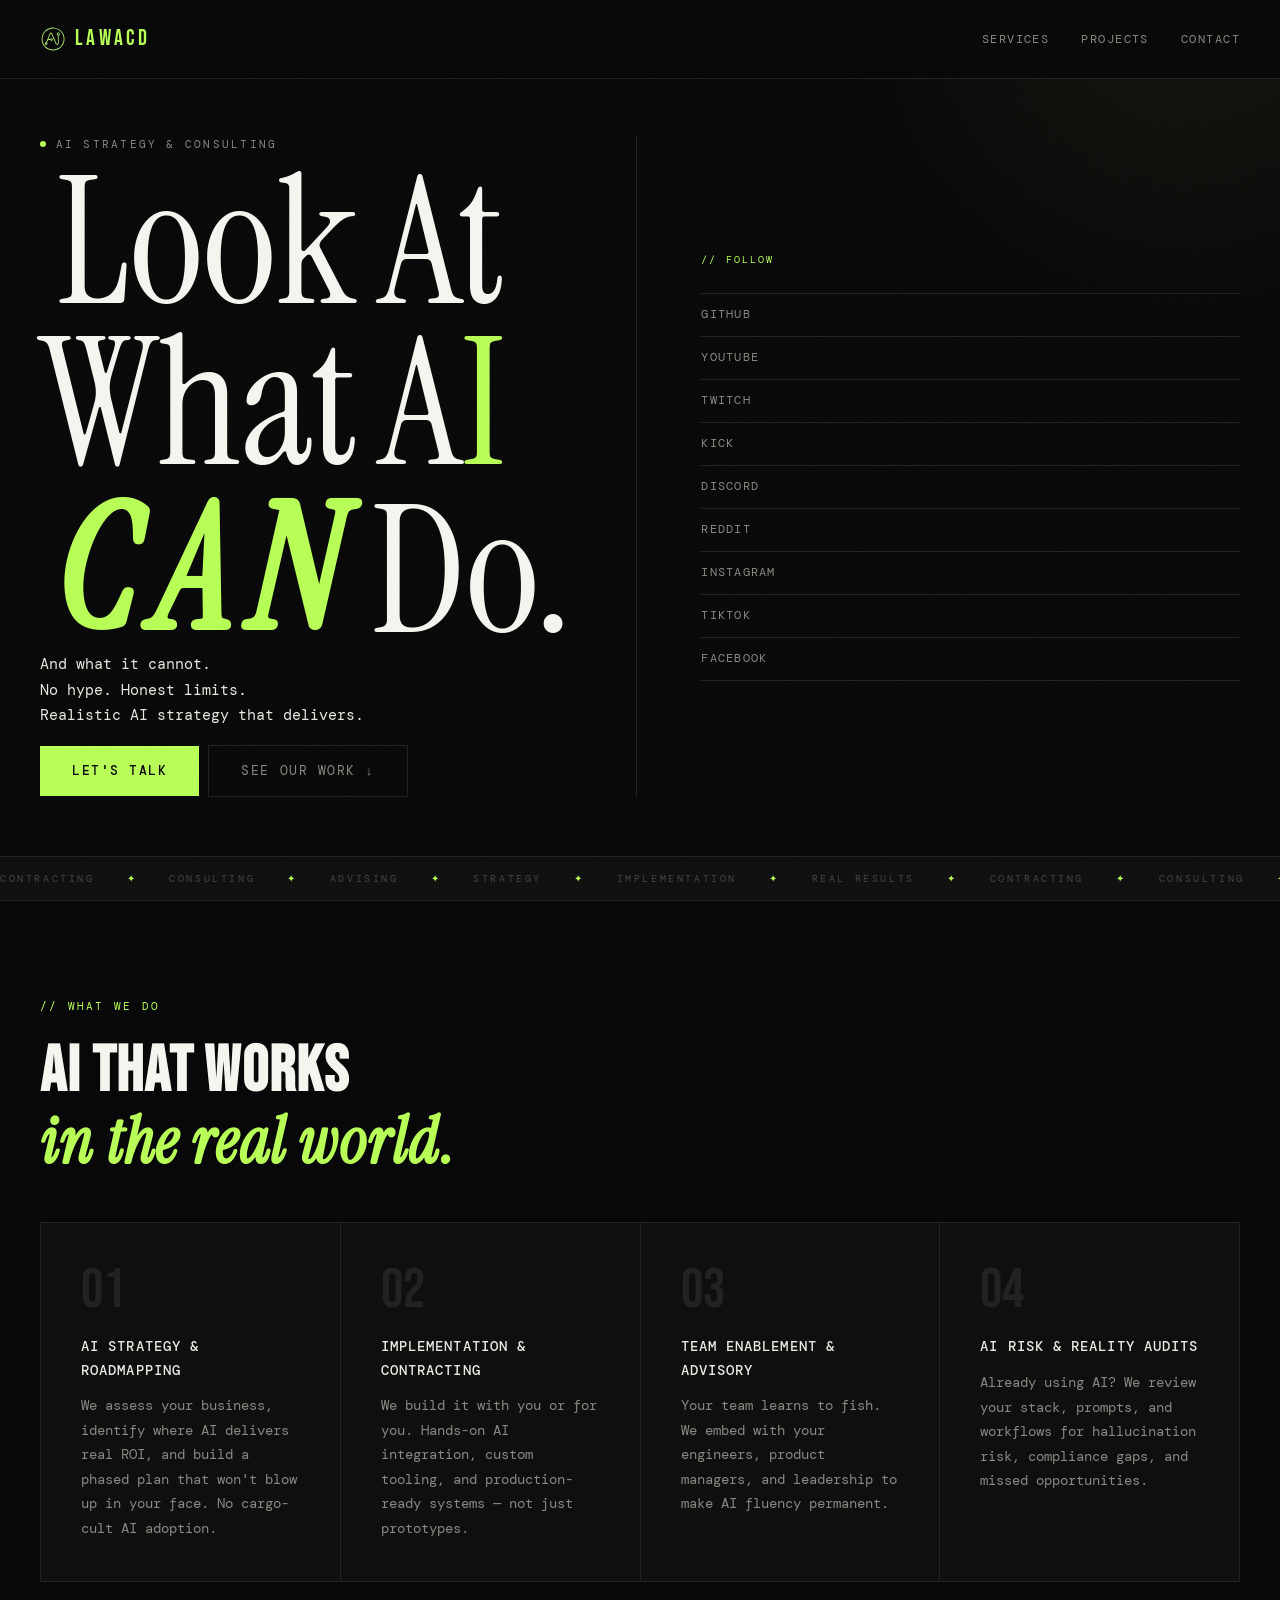
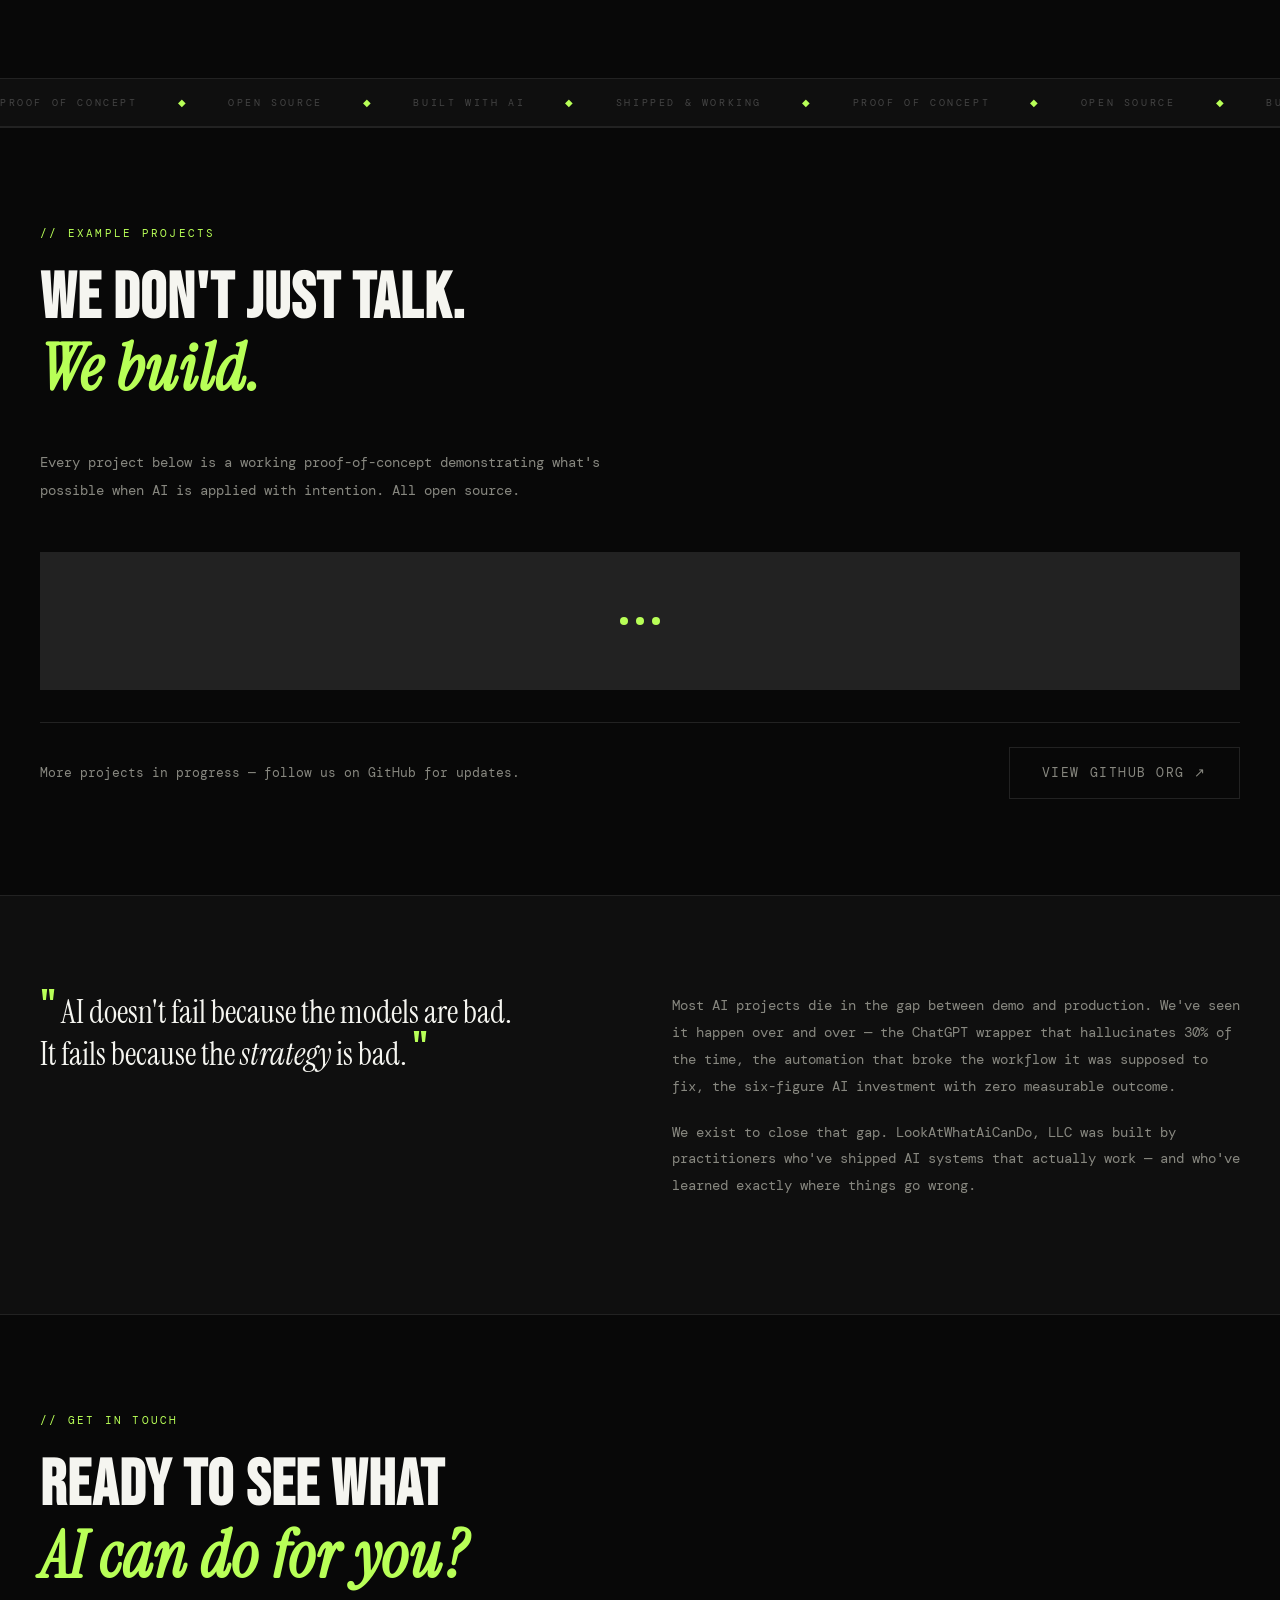
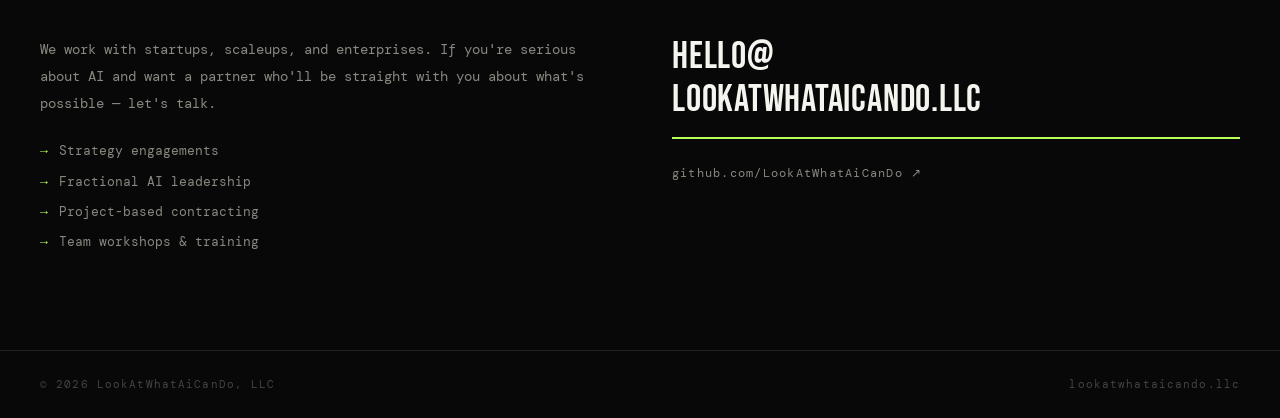
==== public/index.html @ cfc03578 "Overlay hero logo with absolute positioning and tweak hero subtitle copy Replace the previous inline" ====
<!DOCTYPE html>
<html lang="en">
<head>
  <meta charset="UTF-8" />
  <meta name="viewport" content="width=device-width, initial-scale=1.0" />
  <title>LookAtWhatAiCanDo — AI Consulting & Strategy</title>
  <meta name="description" content="We contract, consult, and advise on how to properly use AI to achieve realistic, successful results. No hype. Just outcomes." />
  <link rel="icon" type="image/svg+xml" href="/favicon.svg" />
  <link rel="preconnect" href="https://fonts.googleapis.com" />
  <link rel="preconnect" href="https://fonts.gstatic.com" crossorigin />
  <link href="https://fonts.googleapis.com/css2?family=Bebas+Neue&family=DM+Mono:ital,wght@0,300;0,400;0,500;1,300&family=Instrument+Serif:ital@0;1&display=swap" rel="stylesheet" />
  <link rel="stylesheet" href="css/style.css" />
</head>
<body>

  <!-- NOISE OVERLAY -->
  <div class="noise"></div>

  <!-- NAV -->
  <nav class="nav">
    <div class="nav-logo"><a href="."><img src="favicon.svg" class="nav-logo-img" alt="">LAWACD</a></div>
    <div class="nav-links">
      <a href="#services">Services</a>
      <a href="#projects">Projects</a>
      <a href="#contact">Contact</a>
    </div>
  </nav>

  <!-- HERO -->
  <section class="hero">
    <div class="hero-inner">
      <div class="hero-main">
        <div class="hero-eyebrow">
          <span class="dot"></span>
          <span>AI Strategy &amp; Consulting</span>
        </div>
        <div class="hero-title">
          <span class="grid-cell left row-1 line-normal">Look</span>
          <span class="grid-cell right row-1 line-normal">At</span>
          <span class="grid-cell left row-2 line-normal">What</span>
          <span class="grid-cell right row-2 ai-italic"><span class="ai-text"><span class="line-normal">A</span><span class="ai">I</span></span><img src="favicon.svg" class="hero-ai-img" alt="AI"></span>
          <span class="grid-cell left row-3 can-cell">
            <span class="can" aria-label="CAN">
              <span class="can-letter c">C</span>
              <span class="can-letter a">A</span>
              <span class="can-letter n">N</span>
            </span>
          </span>
          <span class="grid-cell right row-3 line-normal">Do.</span>
        </div>
        <p class="hero-sub">
          <span>And what it cannot.</span>
          <span>No hype. Honest limits.</span>
          <span>Realistic AI strategy that delivers.</span>
        </p>
        <div class="hero-cta">
          <a href="#contact" class="btn-primary">Let's Talk</a>
          <a href="#projects" class="btn-ghost">See Our Work ↓</a>
        </div>
      </div>

      <aside class="hero-social" aria-label="Social media links">
        <div class="hero-social-label">// Follow</div>
        <nav class="social-links">
          <a href="https://github.com/LookAtWhatAiCanDo" class="social-link" target="_blank" rel="noopener">
            <span class="social-name">GitHub</span><span class="social-arrow">↗</span>
          </a>
          <a href="https://youtube.com/@LookAtWhatAiCanDo" class="social-link" target="_blank" rel="noopener">
            <span class="social-name">YouTube</span><span class="social-arrow">↗</span>
          </a>
          <a href="https://twitch.tv/LookAtWhatAiCanDo" class="social-link" target="_blank" rel="noopener">
            <span class="social-name">Twitch</span><span class="social-arrow">↗</span>
          </a>
          <a href="https://kick.com/lookatwhataicando" class="social-link" target="_blank" rel="noopener">
            <span class="social-name">Kick</span><span class="social-arrow">↗</span>
          </a>
          <a href="https://discord.me/lookatwhataicando" class="social-link" target="_blank" rel="noopener">
            <span class="social-name">Discord</span><span class="social-arrow">↗</span>
          </a>
          <a href="https://reddit.com/r/LookAtWhatAiCanDo/" class="social-link" target="_blank" rel="noopener">
            <span class="social-name">Reddit</span><span class="social-arrow">↗</span>
          </a>
          <a href="https://instagram.com/lookatwhataicando/" class="social-link" target="_blank" rel="noopener">
            <span class="social-name">Instagram</span><span class="social-arrow">↗</span>
          </a>
          <a href="https://tiktok.com/@lookatwhataicando" class="social-link" target="_blank" rel="noopener">
            <span class="social-name">TikTok</span><span class="social-arrow">↗</span>
          </a>
          <a href="https://facebook.com/LookAtWhatAiCanDo" class="social-link" target="_blank" rel="noopener">
            <span class="social-name">Facebook</span><span class="social-arrow">↗</span>
          </a>
        </nav>
      </aside>
    </div>

    <div class="hero-ticker">
      <div class="ticker-inner">
        <span>CONTRACTING</span><span class="sep">✦</span>
        <span>CONSULTING</span><span class="sep">✦</span>
        <span>ADVISING</span><span class="sep">✦</span>
        <span>STRATEGY</span><span class="sep">✦</span>
        <span>IMPLEMENTATION</span><span class="sep">✦</span>
        <span>REAL RESULTS</span><span class="sep">✦</span>
        <span>CONTRACTING</span><span class="sep">✦</span>
        <span>CONSULTING</span><span class="sep">✦</span>
        <span>ADVISING</span><span class="sep">✦</span>
        <span>STRATEGY</span><span class="sep">✦</span>
        <span>IMPLEMENTATION</span><span class="sep">✦</span>
        <span>REAL RESULTS</span><span class="sep">✦</span>
      </div>
    </div>
  </section>

  <!-- SERVICES -->
  <section class="services" id="services">
    <div class="section-label">// What We Do</div>
    <h2 class="section-title">AI that works <em>in the real world.</em></h2>
    <div class="services-grid">

      <div class="service-card">
        <div class="service-num">01</div>
        <h3>AI Strategy &amp; Roadmapping</h3>
        <p>We assess your business, identify where AI delivers real ROI, and build a phased plan that won't blow up in your face. No cargo-cult AI adoption.</p>
      </div>

      <div class="service-card">
        <div class="service-num">02</div>
        <h3>Implementation &amp; Contracting</h3>
        <p>We build it with you or for you. Hands-on AI integration, custom tooling, and production-ready systems — not just prototypes.</p>
      </div>

      <div class="service-card">
        <div class="service-num">03</div>
        <h3>Team Enablement &amp; Advisory</h3>
        <p>Your team learns to fish. We embed with your engineers, product managers, and leadership to make AI fluency permanent.</p>
      </div>

      <div class="service-card">
        <div class="service-num">04</div>
        <h3>AI Risk &amp; Reality Audits</h3>
        <p>Already using AI? We review your stack, prompts, and workflows for hallucination risk, compliance gaps, and missed opportunities.</p>
      </div>

    </div>
  </section>

  <!-- DIVIDER -->
  <div class="divider-marquee">
    <div class="marquee-inner">
      <span>PROOF OF CONCEPT</span><span class="sep">◆</span>
      <span>OPEN SOURCE</span><span class="sep">◆</span>
      <span>BUILT WITH AI</span><span class="sep">◆</span>
      <span>SHIPPED &amp; WORKING</span><span class="sep">◆</span>
      <span>PROOF OF CONCEPT</span><span class="sep">◆</span>
      <span>OPEN SOURCE</span><span class="sep">◆</span>
      <span>BUILT WITH AI</span><span class="sep">◆</span>
      <span>SHIPPED &amp; WORKING</span><span class="sep">◆</span>
    </div>
  </div>

  <!-- PROJECTS -->
  <section class="projects" id="projects">
    <div class="section-label">// Example Projects</div>
    <h2 class="section-title">We don't just talk. <em>We build.</em></h2>
    <p class="projects-intro">
      Every project below is a working proof-of-concept demonstrating what's possible
      when AI is applied with intention. All open source.
      <span class="freshness" id="freshness"></span>
    </p>

    <div class="projects-grid" id="projects-grid">
      <!-- Populated by app.js from /data/projects.json -->
      <div class="project-loading">
        <span class="loading-dot"></span>
        <span class="loading-dot"></span>
        <span class="loading-dot"></span>
      </div>
    </div>

    <div class="projects-footer">
      <p>More projects in progress — follow us on GitHub for updates.</p>
      <a href="https://github.com/LookAtWhatAiCanDo" target="_blank" rel="noopener" class="btn-ghost">
        View GitHub Org ↗
      </a>
    </div>
  </section>

  <!-- PHILOSOPHY -->
  <section class="philosophy">
    <div class="philosophy-inner">
      <div class="philosophy-quote">
        <span class="big-quote">"</span>
        AI doesn't fail because the models are bad.<br/>
        It fails because the <em>strategy</em> is bad.
        <span class="big-quote">"</span>
      </div>
      <div class="philosophy-body">
        <p>Most AI projects die in the gap between demo and production. We've seen it happen over and over — the ChatGPT wrapper that hallucinates 30% of the time, the automation that broke the workflow it was supposed to fix, the six-figure AI investment with zero measurable outcome.</p>
        <p>We exist to close that gap. LookAtWhatAiCanDo, LLC was built by practitioners who've shipped AI systems that actually work — and who've learned exactly where things go wrong.</p>
      </div>
    </div>
  </section>

  <!-- CONTACT -->
  <section class="contact" id="contact">
    <div class="section-label">// Get In Touch</div>
    <h2 class="section-title">Ready to see what <em>AI can do for you?</em></h2>
    <div class="contact-inner">
      <div class="contact-left">
        <p>We work with startups, scaleups, and enterprises. If you're serious about AI and want a partner who'll be straight with you about what's possible — let's talk.</p>
        <ul class="contact-list">
          <li><span>→</span> Strategy engagements</li>
          <li><span>→</span> Fractional AI leadership</li>
          <li><span>→</span> Project-based contracting</li>
          <li><span>→</span> Team workshops &amp; training</li>
        </ul>
      </div>
      <div class="contact-right">
        <a href="mailto:hello@lookatwhataicando.llc" class="contact-email">
          <span class="email-line">hello@</span>
          <span class="email-line">lookatwhataicando.llc</span>
        </a>
        <a href="https://github.com/LookAtWhatAiCanDo" target="_blank" rel="noopener" class="contact-github">
          github.com/LookAtWhatAiCanDo ↗
        </a>
      </div>
    </div>
  </section>

  <!-- FOOTER -->
  <footer class="footer">
    <div class="footer-left">
      © 2026 LookAtWhatAiCanDo, LLC
    </div>
    <div class="footer-right">
      lookatwhataicando.llc
    </div>
  </footer>

  <script src="js/app.js"></script>
</body>
</html>
---- public/css/style.css ----
/* =============================================
   LOOKATWHATAICANDO — SITE STYLES
   Aesthetic: Terminal-editorial. Dark. Electric.
   ============================================= */

:root {
  --black: #080808;
  --dark: #0f0f0f;
  --card: #141414;
  --border: #222222;
  --muted: #444444;
  --text: #e8e8e0;
  --dim: #888880;
  --accent: #b8ff57;
  --accent-dim: #8fcc2f;
  --accent-glow: rgba(184, 255, 87, 0.15);
  --red: #ff4444;
  --white: #f5f5f0;

  --font-display: 'Bebas Neue', sans-serif;
  --font-serif: 'Instrument Serif', serif;
  --font-mono: 'DM Mono', monospace;
}

/* RESET */
*, *::before, *::after { box-sizing: border-box; margin: 0; padding: 0; }
html { scroll-behavior: smooth; }

body {
  background: var(--black);
  color: var(--text);
  font-family: var(--font-mono);
  font-size: 15px;
  line-height: 1.7;
  overflow-x: hidden;
}

a { color: inherit; text-decoration: none; }
em { font-style: italic; font-family: var(--font-serif); }

/* NOISE OVERLAY */
.noise {
  pointer-events: none;
  position: fixed;
  inset: 0;
  z-index: 999;
  opacity: 0.025;
  background-image: url("data:image/svg+xml,%3Csvg viewBox='0 0 256 256' xmlns='http://www.w3.org/2000/svg'%3E%3Cfilter id='noise'%3E%3CfeTurbulence type='fractalNoise' baseFrequency='0.9' numOctaves='4' stitchTiles='stitch'/%3E%3C/filter%3E%3Crect width='100%25' height='100%25' filter='url(%23noise)'/%3E%3C/svg%3E");
  background-size: 200px 200px;
}

/* =============================================
   NAV
   ============================================= */
.nav {
  position: fixed;
  top: 0; left: 0; right: 0;
  z-index: 100;
  display: flex;
  justify-content: space-between;
  align-items: center;
  padding: 1.25rem 2.5rem;
  border-bottom: 1px solid var(--border);
  background: rgba(8,8,8,0.92);
  backdrop-filter: blur(12px);
}

.nav-logo {
  font-family: var(--font-display);
  font-size: 1.4rem;
  letter-spacing: 0.15em;
  color: var(--accent);
}

.nav-logo a {
  display: flex;
  align-items: center;
  gap: 0.55rem;
}

.nav-logo-img {
  width: 26px;
  height: 26px;
  flex-shrink: 0;
}

.nav-links {
  display: flex;
  gap: 2rem;
  font-size: 0.75rem;
  letter-spacing: 0.12em;
  text-transform: uppercase;
}

.nav-links a {
  color: var(--dim);
  transition: color 0.2s;
}
.nav-links a:hover { color: var(--accent); }

/* =============================================
   HERO
   ============================================= */
.hero {
  min-height: 100vh;
  display: flex;
  flex-direction: column;
  justify-content: center;
  padding: 5.5rem 2.5rem 3.5rem;
  position: relative;
  overflow: hidden;
}

.hero::before {
  content: '';
  position: absolute;
  top: -40%;
  right: -20%;
  width: 700px;
  height: 700px;
  background: radial-gradient(circle, rgba(184,255,87,0.06) 0%, transparent 70%);
  pointer-events: none;
}

/* Two-column inner layout */
.hero-inner {
  display: flex;
  align-items: center;
  gap: 4rem;
  width: 100%;
}

.hero-main {
  flex: 0 0 auto;
}

/* SOCIAL PANEL */
.hero-social {
  flex: 1;
  display: flex;
  flex-direction: column;
  gap: 1.5rem;
  padding-left: 4rem;
  border-left: 1px solid var(--border);
  align-self: stretch;
  justify-content: center;
  animation: fadeUp 0.8s ease 0.4s both;
}

.hero-social-label {
  font-size: 0.65rem;
  letter-spacing: 0.2em;
  text-transform: uppercase;
  color: var(--accent);
  font-family: var(--font-mono);
}

.social-links {
  display: flex;
  flex-direction: column;
}

.social-link {
  display: flex;
  align-items: center;
  justify-content: space-between;
  padding: 0.65rem 0;
  border-bottom: 1px solid var(--border);
  color: var(--dim);
  font-family: var(--font-mono);
  font-size: 0.78rem;
  letter-spacing: 0.1em;
  text-transform: uppercase;
  transition: color 0.2s, padding-left 0.2s;
}

.social-link:first-child {
  border-top: 1px solid var(--border);
}

.social-link:hover {
  color: var(--accent);
  padding-left: 0.4rem;
}

.social-arrow {
  font-size: 0.7rem;
  opacity: 0;
  transition: opacity 0.2s;
}

.social-link:hover .social-arrow {
  opacity: 1;
}

.hero-eyebrow {
  display: flex;
  align-items: center;
  gap: 0.6rem;
  font-size: 0.7rem;
  letter-spacing: 0.2em;
  text-transform: uppercase;
  color: var(--dim);
  margin-bottom: 0.5rem;
  animation: fadeUp 0.8s ease both;
}

.dot {
  width: 6px;
  height: 6px;
  border-radius: 50%;
  background: var(--accent);
  animation: pulse 2s ease-in-out infinite;
}

@keyframes pulse {
  0%, 100% { opacity: 1; transform: scale(1); }
  50% { opacity: 0.5; transform: scale(0.8); }
}

.hero-title {
  display: grid;
  grid-template-columns: max-content max-content;
  column-gap: 0.12em;
  font-family: var(--font-display);
  font-size: clamp(5rem, 14vw, 13rem);
  line-height: 0.9;
  color: var(--white);
  width: fit-content;
}

.hero-title .grid-cell {
  display: block;
  animation: fadeUp 0.8s ease both;
}

.hero-title .left { text-align: right; }
.hero-title .right { text-align: left; }

/* Optical alignment: trim left side-bearing so "Do." aligns with At/AI. */
.hero-title .right.row-3 { margin-left: -0.04em; }

.hero-title .row-1 { animation-delay: 0.1s; }
.hero-title .row-2 { animation-delay: 0.2s; }
.hero-title .row-3 { animation-delay: 0.3s; }

/* Serif face for mixed-case fragments (Look, What, At, Do.) */
.hero-title .line-normal {
  font-family: var(--font-serif);
  text-transform: none;
  color: var(--white);
}

/* "I" in AI — blinks between white and accent at cursor blink rate */
@keyframes cursor-blink {
  0%, 49% { color: var(--white); }
  50%, 100% { color: var(--accent); }
}

.hero-title .ai {
  font-family: var(--font-serif);
  text-transform: none;
  color: var(--accent);
  animation: cursor-blink 1.06s step-start infinite;
}

/* "AI" cell — relative so the logo can be absolutely overlaid on the text */
.hero-title .ai-italic {
  position: relative;
}

/* .ai-text wraps "A"+"I" — sizes the cell, logo overlays on top */
.hero-title .ai-text {
  display: inline-flex;
  align-items: flex-end;
}

/* "A" overrides inherited accent from sibling context */
.hero-title .ai-italic .line-normal { color: var(--white); }

/* Both letters share baseline alignment */
.hero-title .ai-italic .line-normal,
.hero-title .ai-italic .ai {
  display: inline-flex;
  align-items: flex-end;
}

/* Logo image — absolutely overlaid on top of .ai-text, hidden by default */
.hero-title .right.row-2 { overflow: visible; }
.hero-ai-img {
  position: absolute;
  top: 0;
  left: 0;
  display: none;
  height: 100%;
  width: auto;
  translate: -0.12em 0;
}

/* Glitch: swap text → logo */
.ai-italic.glitching .ai-text {
  visibility: hidden;
}
.ai-italic.glitching .hero-ai-img {
  display: block;
  animation: hero-logo-glitch 0.42s steps(1) forwards;
}

@keyframes hero-logo-glitch {
  0%   { opacity: 0;    transform: translateX( 7px); clip-path: inset(0 0 0 0); }
  10%  { opacity: 1;    transform: translateX(-4px); clip-path: inset(0 0 0 0); }
  20%  { opacity: 0.75; transform: translateX( 3px); clip-path: inset(18% 0 42% 0); }
  30%  { opacity: 1;    transform: translateX( 0);   clip-path: inset(0 0 0 0); }
  42%  { opacity: 0.85; transform: translateX(-3px); clip-path: inset(0 0 0 0); }
  55%  { opacity: 1;    transform: translateX( 1px); clip-path: inset(33% 0 22% 0); }
  66%  { opacity: 1;    transform: translateX( 0);   clip-path: inset(0 0 0 0); }
  78%  { opacity: 0.9;  transform: translateX(-1px); clip-path: inset(0 0 0 0); }
  90%  { opacity: 0.55; transform: translateX( 3px); clip-path: inset(55% 0 10% 0); }
  100% { opacity: 0;    transform: translateX(-5px); clip-path: inset(0 0 0 0); }
}

/* "CAN" — italic serif with tracking */
.hero-title .can {
  color: var(--accent);
  transform: translateY(0.02em);
  font-family: var(--font-serif);
  font-size: 0.95em;
  font-style: italic;
  font-weight: 700;
  letter-spacing: 0.1em;
  display: inline-flex;
  align-items: flex-end;
  text-align: center;
}

.hero-title .can-letter.c { z-index: 3; }

.btn-primary {
  display: inline-block;
  padding: 0.9rem 2rem;
  background: var(--accent);
  color: var(--black);
  font-family: var(--font-mono);
  font-size: 0.8rem;
  font-weight: 500;
  letter-spacing: 0.12em;
  text-transform: uppercase;
  transition: background 0.2s, transform 0.2s;
}

.btn-primary:hover {
  background: var(--white);
  transform: translateY(-2px);
}

.btn-ghost {
  display: inline-block;
  padding: 0.9rem 2rem;
  border: 1px solid var(--border);
  color: var(--dim);
  font-family: var(--font-mono);
  font-size: 0.8rem;
  letter-spacing: 0.12em;
  text-transform: uppercase;
  transition: border-color 0.2s, color 0.2s;
}

.btn-ghost:hover {
  border-color: var(--accent);
  color: var(--accent);
}

.hero-sub {
  padding-bottom: 1rem;
}

.hero-sub span {
  display: block;
}

/* TICKER */
.hero-ticker {
  position: absolute;
  bottom: 0;
  left: 0;
  right: 0;
  overflow: hidden;
  border-top: 1px solid var(--border);
  padding: 0.8rem 0;
  background: var(--dark);
}

.ticker-inner {
  display: flex;
  gap: 2rem;
  white-space: nowrap;
  animation: ticker 30s linear infinite;
  font-size: 0.65rem;
  letter-spacing: 0.25em;
  color: var(--muted);
}

.ticker-inner .sep { color: var(--accent); }

@keyframes ticker {
  from { transform: translateX(0); }
  to { transform: translateX(-50%); }
}

/* =============================================
   SECTION SHARED
   ============================================= */
section {
  padding: 6rem 2.5rem;
  max-width: 1400px;
  margin: 0 auto;
}

.section-label {
  font-size: 0.7rem;
  letter-spacing: 0.2em;
  text-transform: uppercase;
  color: var(--accent);
  margin-bottom: 1.5rem;
  font-family: var(--font-mono);
}

.section-title {
  font-family: var(--font-display);
  font-size: clamp(2.5rem, 5vw, 5rem);
  line-height: 1;
  color: var(--white);
  margin-bottom: 3rem;
  letter-spacing: 0.02em;
}

.section-title em {
  color: var(--accent);
  display: block;
  margin-top: 0.4rem;
}

/* =============================================
   SERVICES
   ============================================= */
.services {
  border-top: 1px solid var(--border);
}

.services-grid {
  display: grid;
  grid-template-columns: repeat(auto-fit, minmax(280px, 1fr));
  gap: 1px;
  border: 1px solid var(--border);
  background: var(--border);
}

.service-card {
  background: var(--dark);
  padding: 2.5rem;
  transition: background 0.3s;
  position: relative;
  overflow: hidden;
}

.service-card::after {
  content: '';
  position: absolute;
  bottom: 0; left: 0;
  width: 0;
  height: 2px;
  background: var(--accent);
  transition: width 0.4s ease;
}

.service-card:hover { background: var(--card); }
.service-card:hover::after { width: 100%; }

.service-num {
  font-family: var(--font-display);
  font-size: 3.5rem;
  color: var(--border);
  line-height: 1;
  margin-bottom: 1rem;
  transition: color 0.3s;
}

.service-card:hover .service-num { color: var(--accent); }

.service-card h3 {
  font-family: var(--font-mono);
  font-size: 0.85rem;
  font-weight: 500;
  letter-spacing: 0.08em;
  text-transform: uppercase;
  color: var(--text);
  margin-bottom: 0.8rem;
}

.service-card p {
  font-size: 0.85rem;
  color: var(--dim);
  line-height: 1.8;
}

/* =============================================
   DIVIDER MARQUEE
   ============================================= */
.divider-marquee {
  border-top: 1px solid var(--border);
  border-bottom: 1px solid var(--border);
  overflow: hidden;
  padding: 0.9rem 0;
  background: var(--dark);
}

.marquee-inner {
  display: flex;
  gap: 2.5rem;
  white-space: nowrap;
  animation: ticker 20s linear infinite reverse;
  font-size: 0.65rem;
  letter-spacing: 0.25em;
  color: var(--muted);
}

.marquee-inner .sep { color: var(--accent); }

/* =============================================
   PROJECTS
   ============================================= */
.projects {
  border-top: 1px solid var(--border);
}

.projects-intro {
  font-size: 0.9rem;
  color: var(--dim);
  max-width: 600px;
  margin-bottom: 3rem;
  line-height: 1.9;
}

.freshness {
  display: block;
  margin-top: 0.5rem;
  font-size: 0.7rem;
  color: var(--accent);
  letter-spacing: 0.1em;
}

/* Loading */
.project-loading {
  grid-column: 1 / -1;
  display: flex;
  gap: 0.5rem;
  align-items: center;
  justify-content: center;
  padding: 4rem;
}

.loading-dot {
  width: 8px;
  height: 8px;
  border-radius: 50%;
  background: var(--accent);
  animation: loadBounce 1.2s ease-in-out infinite;
}
.loading-dot:nth-child(2) { animation-delay: 0.2s; }
.loading-dot:nth-child(3) { animation-delay: 0.4s; }

@keyframes loadBounce {
  0%, 80%, 100% { transform: scale(0.6); opacity: 0.4; }
  40% { transform: scale(1); opacity: 1; }
}

/* Projects Grid */
.projects-grid {
  display: grid;
  grid-template-columns: repeat(auto-fill, minmax(300px, 1fr));
  gap: 1px;
  background: var(--border);
  border: 1px solid var(--border);
  margin-bottom: 2rem;
}

.project-card {
  background: var(--dark);
  padding: 2rem;
  display: flex;
  flex-direction: column;
  gap: 1rem;
  transition: background 0.3s;
  text-decoration: none;
  color: inherit;
  position: relative;
  overflow: hidden;
}

.project-card:hover { background: var(--card); }

.project-card::before {
  content: '↗';
  position: absolute;
  top: 1.5rem;
  right: 1.5rem;
  font-size: 1rem;
  color: var(--muted);
  transition: color 0.2s, transform 0.2s;
}

.project-card:hover::before {
  color: var(--accent);
  transform: translate(2px, -2px);
}

.project-name {
  font-family: var(--font-mono);
  font-size: 1.1rem;
  letter-spacing: 0.02em;
  color: var(--white);
  line-height: 1;
}

.project-desc {
  font-size: 0.82rem;
  color: var(--dim);
  line-height: 1.75;
  flex: 1;
}

.project-meta {
  display: flex;
  gap: 1rem;
  align-items: center;
  flex-wrap: wrap;
}

.project-lang {
  font-size: 0.65rem;
  letter-spacing: 0.15em;
  text-transform: uppercase;
  color: var(--accent);
  background: var(--accent-glow);
  padding: 0.2rem 0.6rem;
  border: 1px solid rgba(184,255,87,0.2);
}

.project-stat {
  font-size: 0.7rem;
  color: var(--muted);
  display: flex;
  align-items: center;
  gap: 0.3rem;
}

.project-updated {
  font-size: 0.65rem;
  color: var(--muted);
  margin-left: auto;
}

.projects-footer {
  display: flex;
  align-items: center;
  justify-content: space-between;
  flex-wrap: wrap;
  gap: 1rem;
  padding-top: 1.5rem;
  border-top: 1px solid var(--border);
}

.projects-footer p {
  font-size: 0.8rem;
  color: var(--dim);
}

/* =============================================
   PHILOSOPHY
   ============================================= */
.philosophy {
  border-top: 1px solid var(--border);
  background: var(--dark);
  max-width: 100%;
  padding: 6rem 2.5rem;
}

.philosophy-inner {
  max-width: 1400px;
  margin: 0 auto;
  display: grid;
  grid-template-columns: 1fr 1fr;
  gap: 4rem;
  align-items: start;
}

.philosophy-quote {
  font-family: var(--font-serif);
  font-size: clamp(1.8rem, 2.5vw, 3rem);
  line-height: 1.3;
  color: var(--white);
  position: relative;
}

.big-quote {
  font-family: var(--font-display);
  font-size: 3rem;
  line-height: 0.6;
  color: var(--accent);
  margin-bottom: 0.5rem;
}

.philosophy-body p {
  font-size: 0.88rem;
  color: var(--dim);
  line-height: 1.9;
  margin-bottom: 1.2rem;
}

/* =============================================
   CONTACT
   ============================================= */
.contact {
  border-top: 1px solid var(--border);
}

.contact-inner {
  display: grid;
  grid-template-columns: 1fr 1fr;
  gap: 4rem;
  align-items: start;
}

.contact-left p {
  font-size: 0.9rem;
  color: var(--dim);
  line-height: 1.85;
  margin-bottom: 1.5rem;
}

.contact-list {
  list-style: none;
  display: flex;
  flex-direction: column;
  gap: 0.5rem;
}

.contact-list li {
  font-size: 0.82rem;
  color: var(--dim);
  display: flex;
  gap: 0.7rem;
}

.contact-list li span { color: var(--accent); }

.contact-right {
  display: flex;
  flex-direction: column;
  gap: 1.5rem;
}

.contact-email {
  font-family: var(--font-display);
  font-size: clamp(1.5rem, 3vw, 2.8rem);
  color: var(--white);
  line-height: 1.1;
  letter-spacing: 0.02em;
  border-bottom: 2px solid var(--accent);
  padding-bottom: 1rem;
  transition: color 0.2s;
}

.contact-email .email-line { display: block; }

.contact-email:hover { color: var(--accent); }

.contact-github {
  font-size: 0.78rem;
  color: var(--dim);
  letter-spacing: 0.1em;
  transition: color 0.2s;
}

.contact-github:hover { color: var(--accent); }

/* =============================================
   FOOTER
   ============================================= */
.footer {
  border-top: 1px solid var(--border);
  padding: 1.5rem 2.5rem;
  display: flex;
  justify-content: space-between;
  align-items: center;
  font-size: 0.7rem;
  letter-spacing: 0.1em;
  color: var(--muted);
}

/* =============================================
   ANIMATIONS
   ============================================= */
@keyframes fadeUp {
  from { opacity: 0; transform: translateY(24px); }
  to { opacity: 1; transform: translateY(0); }
}

/* =============================================
   RESPONSIVE
   ============================================= */
@media (max-width: 768px) {
  .nav {
    padding: 1rem 1.5rem;
    flex-wrap: wrap;
    gap: 0.75rem;
  }

  .nav-links {
    display: flex;
    width: 100%;
    justify-content: space-between;
    gap: 0.5rem;
    font-size: 0.68rem;
    letter-spacing: 0.1em;
  }

  .nav-links a {
    flex: 1;
    text-align: center;
    padding: 0.45rem 0.35rem;
    border: 1px solid var(--border);
    color: var(--text);
    background: rgba(20, 20, 20, 0.72);
    white-space: nowrap;
  }

  .hero { padding: 7.5rem 1.5rem 3.5rem; }

  .hero-inner {
    flex-direction: column;
    gap: 2.5rem;
  }

  .hero-social {
    padding-left: 0;
    border-left: none;
    border-top: 1px solid var(--border);
    padding-top: 2rem;
    align-self: auto;
    width: 100%;
  }

  .social-links {
    display: grid;
    grid-template-columns: 1fr 1fr;
  }

  .social-link:first-child {
    border-top: none;
  }

  section { padding: 4rem 1.5rem; }

  .philosophy-inner,
  .contact-inner {
    grid-template-columns: 1fr;
    gap: 2.5rem;
  }

  .philosophy {
    padding: 4rem 1.5rem;
  }

  .footer {
    flex-direction: column;
    gap: 0.5rem;
    text-align: center;
  }

  .projects-footer {
    flex-direction: column;
    align-items: flex-start;
  }
}
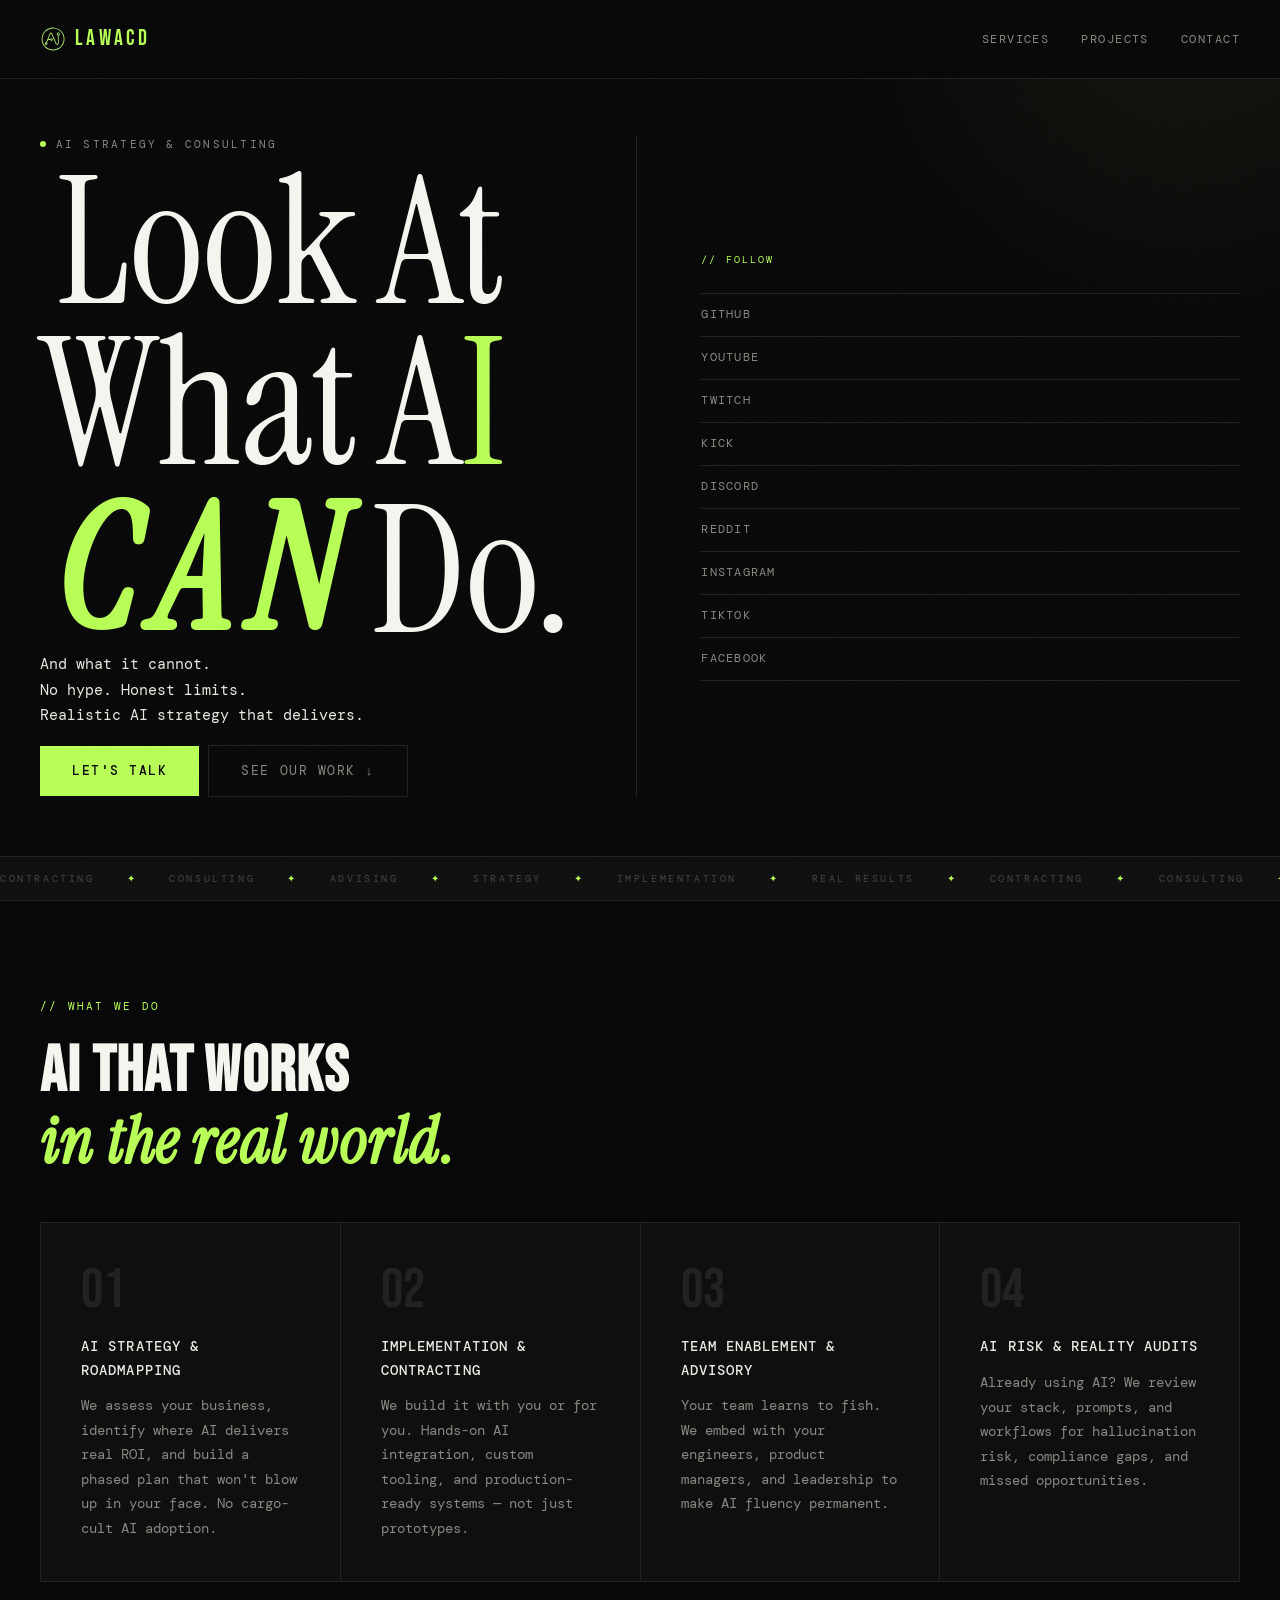
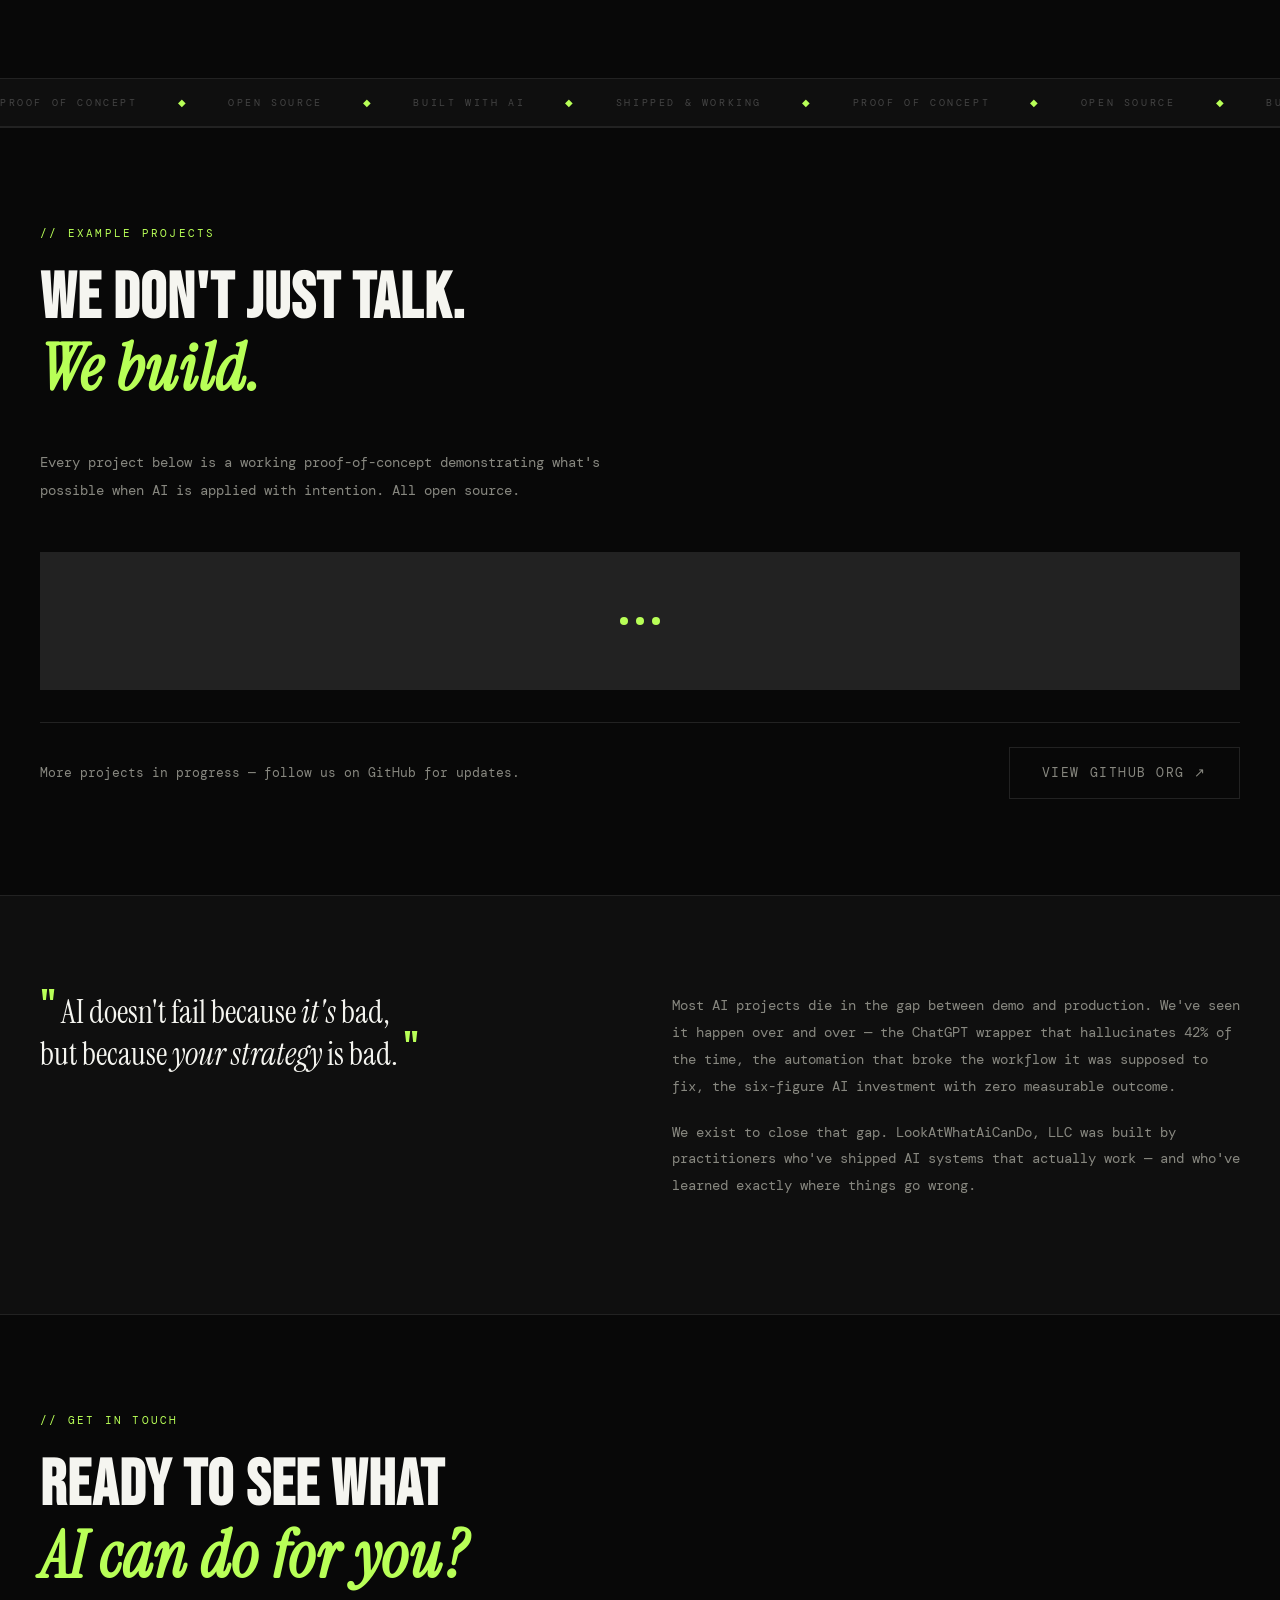
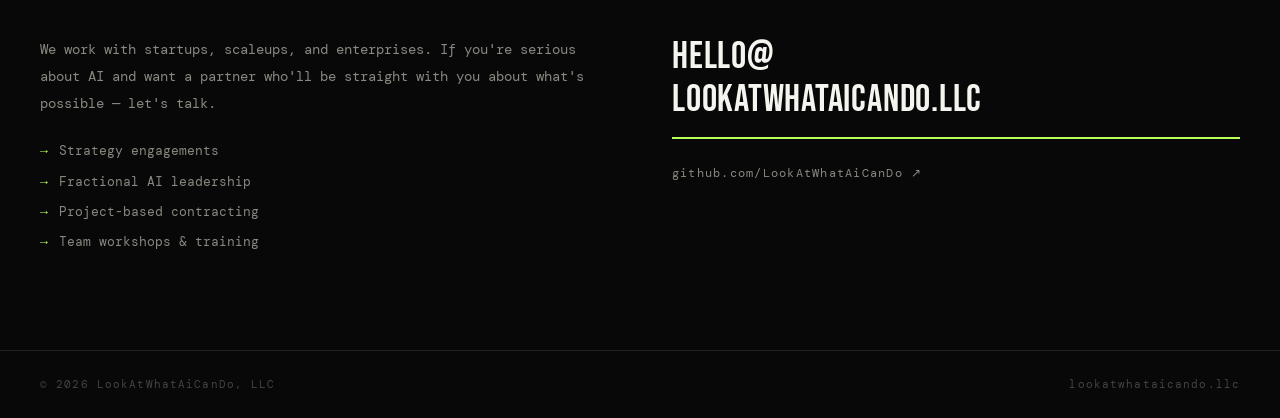
==== commit e24f59d4: "Update homepage AI philosophy copy and adjust hallucination statistic Rewords the philosophy quote t" ====
--- a/public/index.html
+++ b/public/index.html
@@ -190,12 +190,12 @@
     <div class="philosophy-inner">
       <div class="philosophy-quote">
         <span class="big-quote">"</span>
-        AI doesn't fail because the models are bad.<br/>
-        It fails because the <em>strategy</em> is bad.
+        AI doesn't fail because <em>it's</em> bad,<br/>
+        but because <em>your strategy</em> is bad.
         <span class="big-quote">"</span>
       </div>
       <div class="philosophy-body">
-        <p>Most AI projects die in the gap between demo and production. We've seen it happen over and over — the ChatGPT wrapper that hallucinates 30% of the time, the automation that broke the workflow it was supposed to fix, the six-figure AI investment with zero measurable outcome.</p>
+        <p>Most AI projects die in the gap between demo and production. We've seen it happen over and over — the ChatGPT wrapper that hallucinates 42% of the time, the automation that broke the workflow it was supposed to fix, the six-figure AI investment with zero measurable outcome.</p>
         <p>We exist to close that gap. LookAtWhatAiCanDo, LLC was built by practitioners who've shipped AI systems that actually work — and who've learned exactly where things go wrong.</p>
       </div>
     </div>
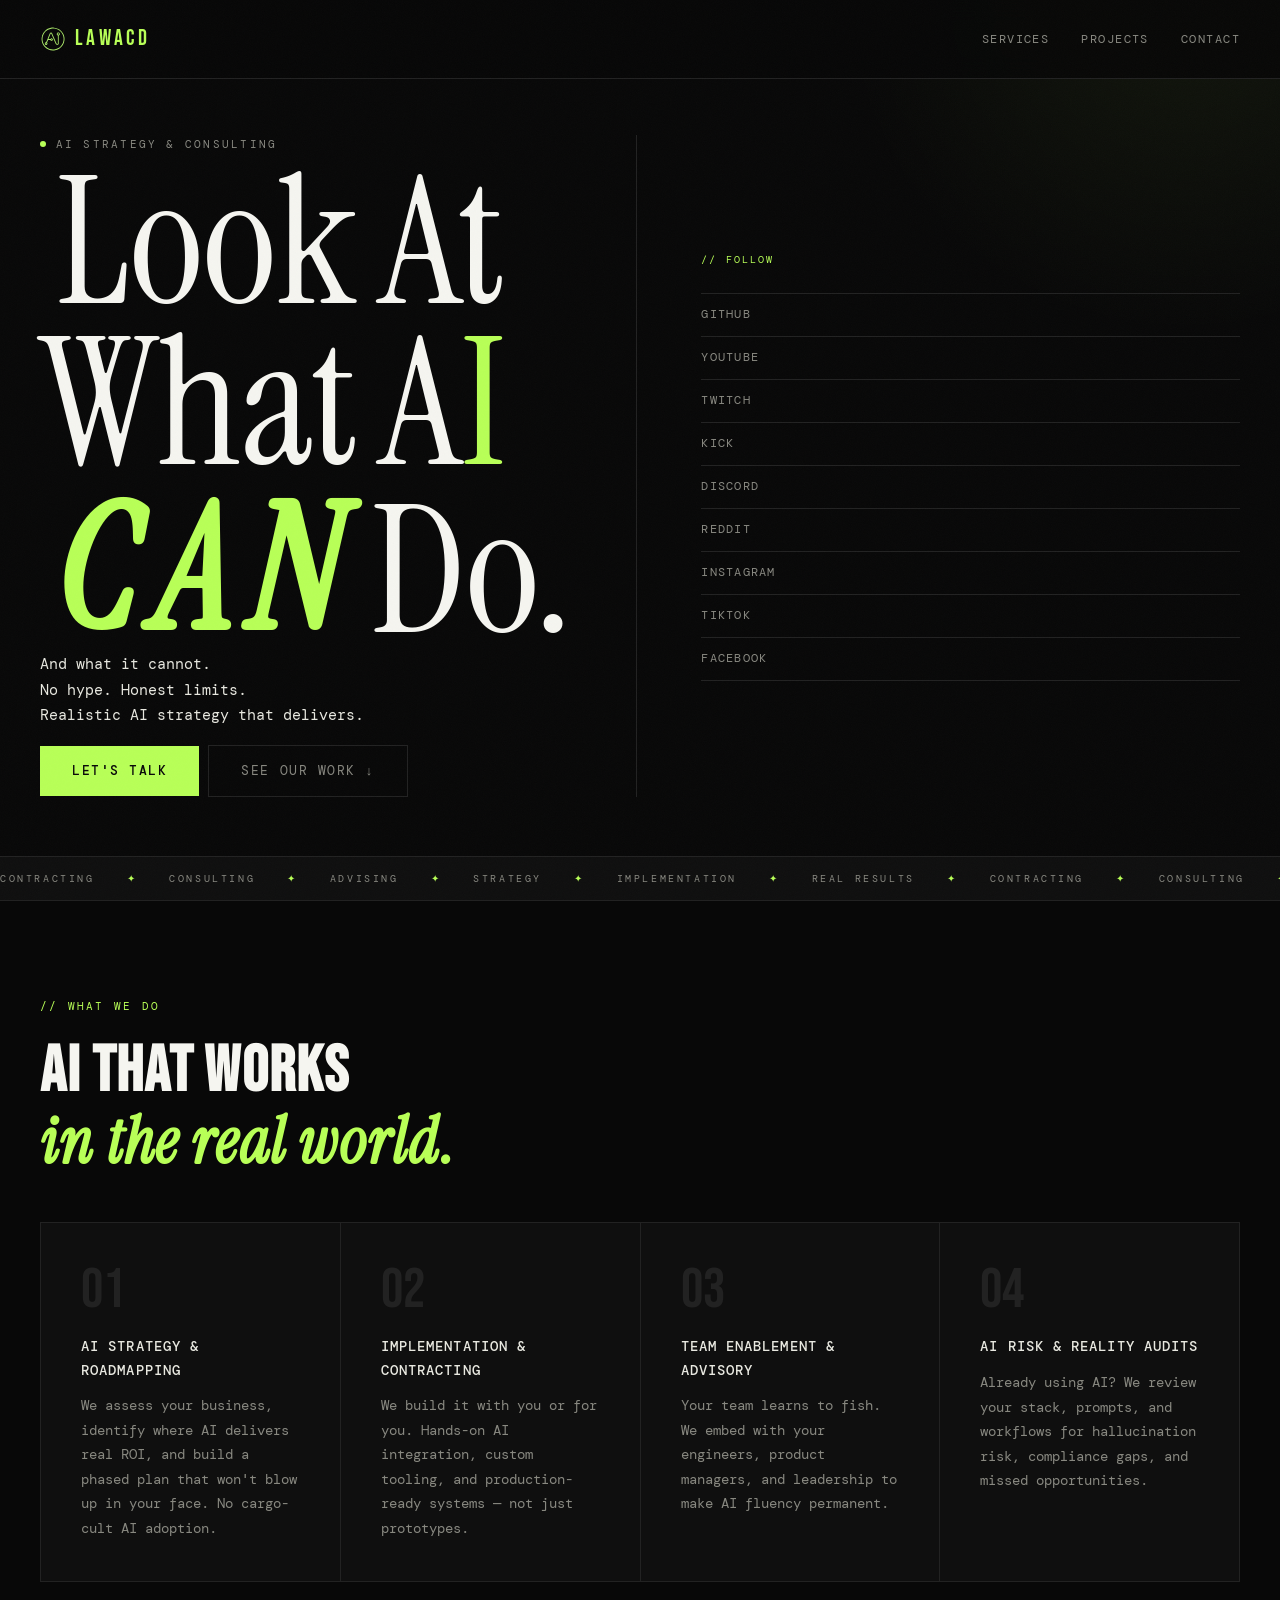
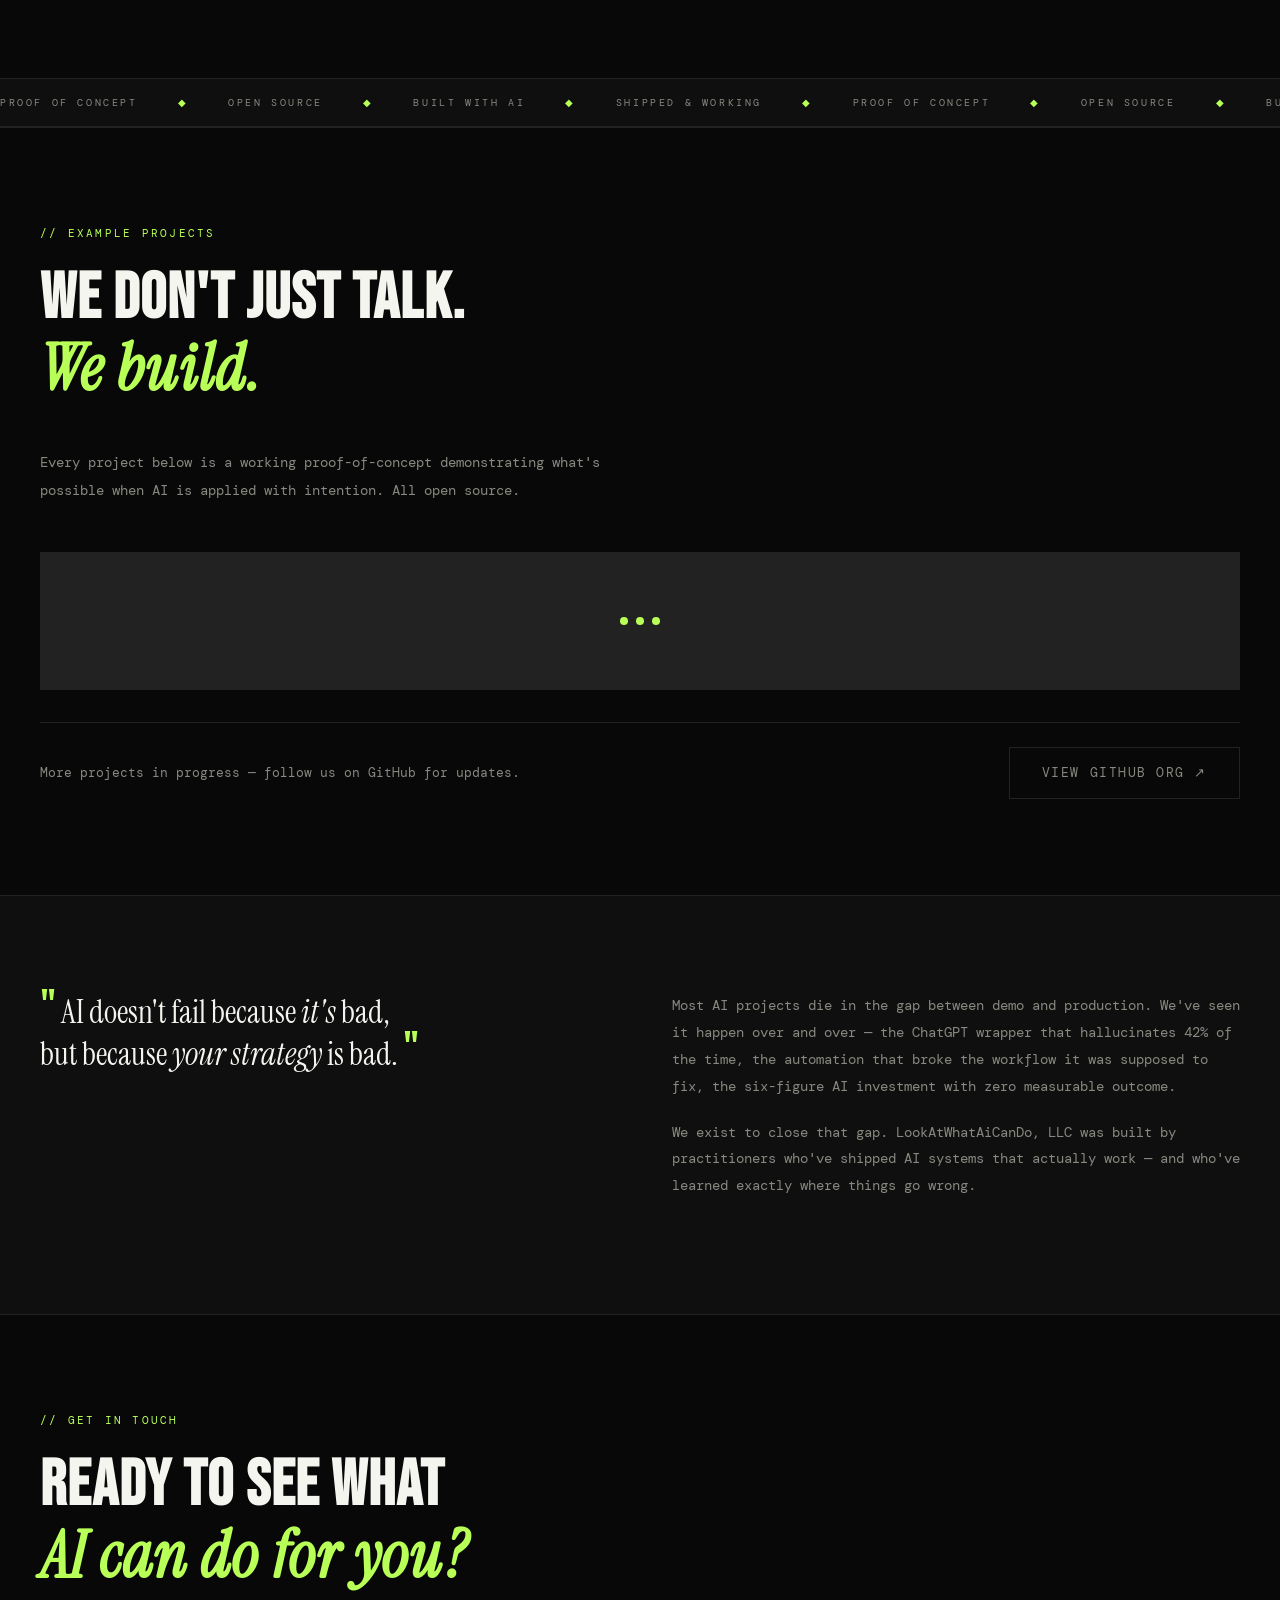
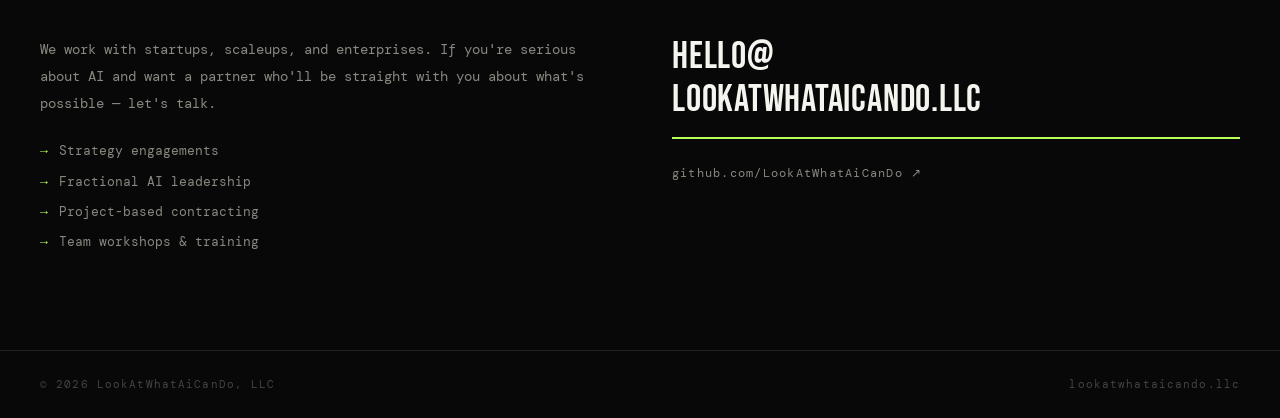
==== commit 9416de1c: "Add Google Analytics 4 tracking with custom events - Added GA4 gtag.js script (G-QNSWDZWZ74) to inde" ====
--- a/public/index.html
+++ b/public/index.html
@@ -10,6 +10,16 @@
   <link rel="preconnect" href="https://fonts.gstatic.com" crossorigin />
   <link href="https://fonts.googleapis.com/css2?family=Bebas+Neue&family=DM+Mono:ital,wght@0,300;0,400;0,500;1,300&family=Instrument+Serif:ital@0;1&display=swap" rel="stylesheet" />
   <link rel="stylesheet" href="css/style.css" />
+
+  <!-- Google tag (gtag.js) -->
+  <script async src="https://www.googletagmanager.com/gtag/js?id=G-QNSWDZWZ74"></script>
+  <script>
+    window.dataLayer = window.dataLayer || [];
+    function gtag(){dataLayer.push(arguments);}
+    gtag('js', new Date());
+
+    gtag('config', 'G-QNSWDZWZ74');
+  </script>
 </head>
 <body>
 
--- a/public/css/style.css
+++ b/public/css/style.css
@@ -397,7 +397,7 @@
   animation: ticker 30s linear infinite;
   font-size: 0.65rem;
   letter-spacing: 0.25em;
-  color: var(--muted);
+  color: var(--dim);
 }
 
 .ticker-inner .sep { color: var(--accent); }
@@ -521,7 +521,7 @@
   animation: ticker 20s linear infinite reverse;
   font-size: 0.65rem;
   letter-spacing: 0.25em;
-  color: var(--muted);
+  color: var(--dim);
 }
 
 .marquee-inner .sep { color: var(--accent); }
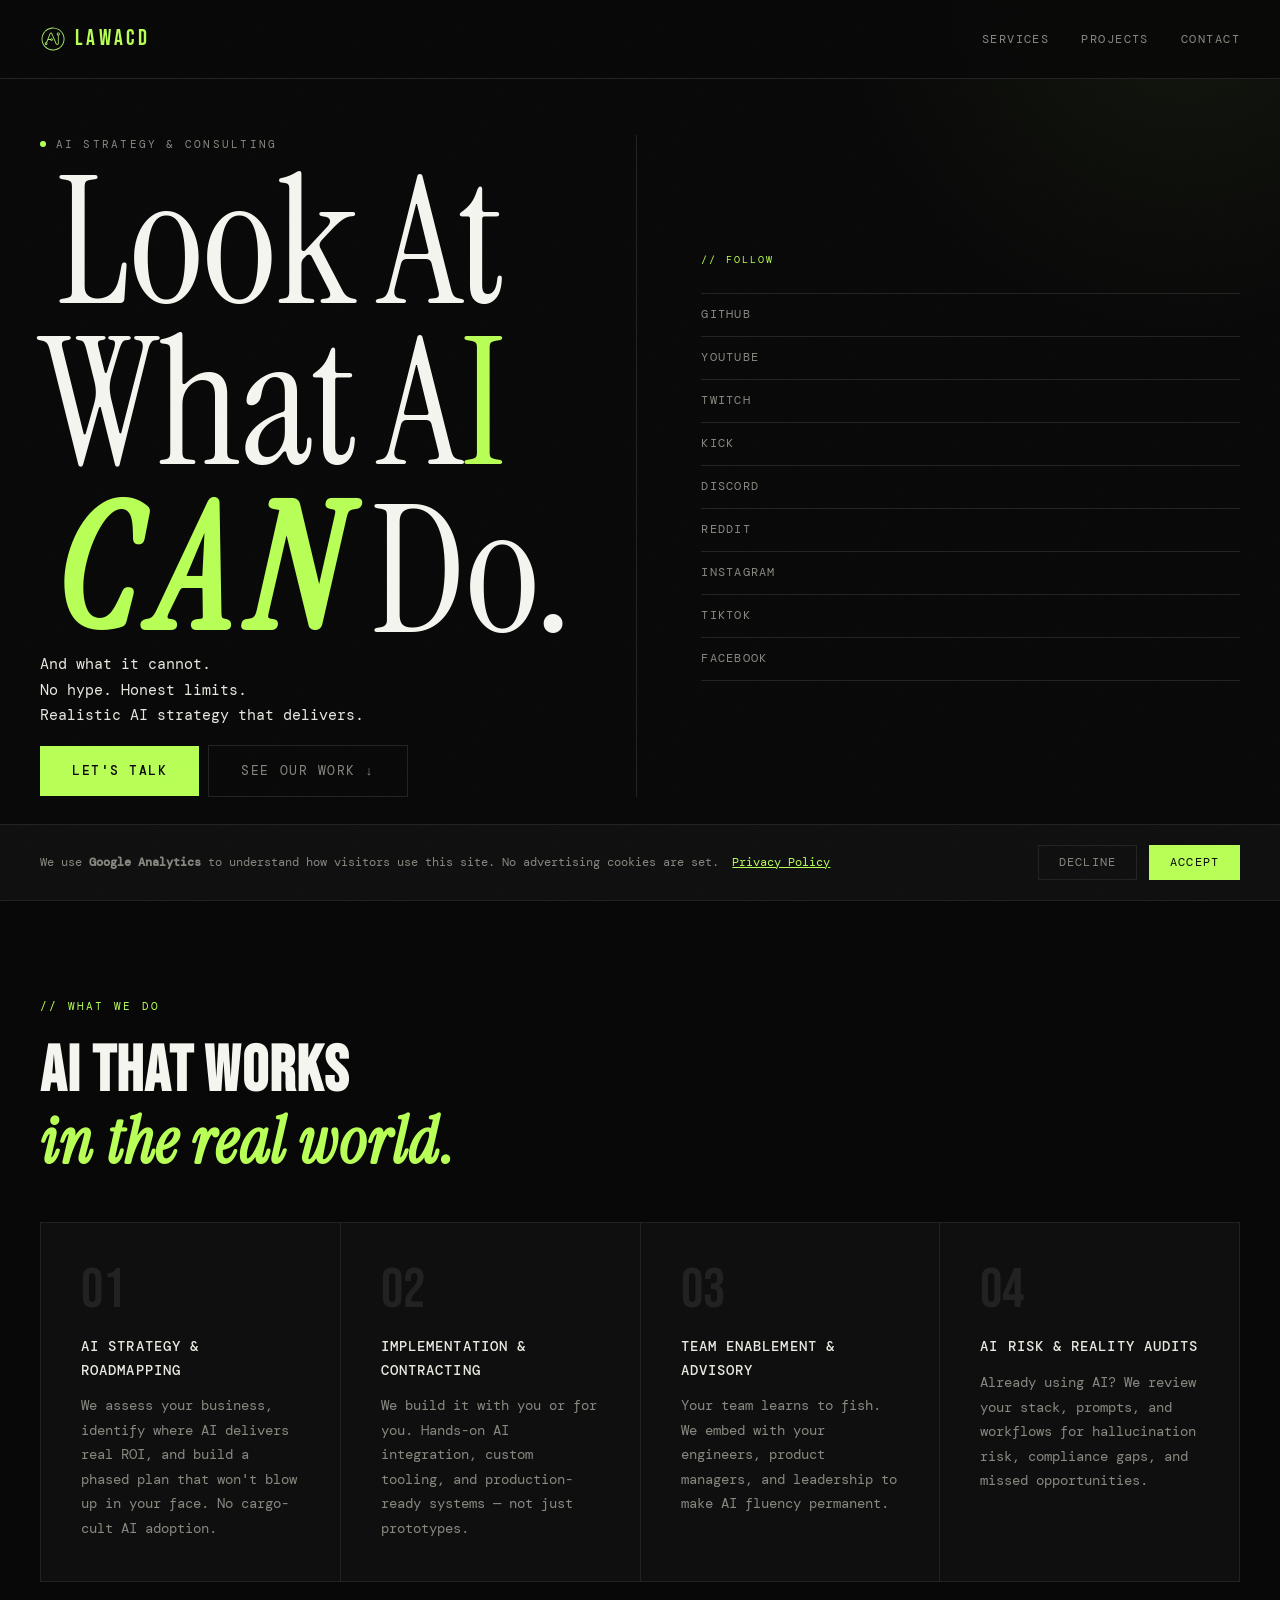
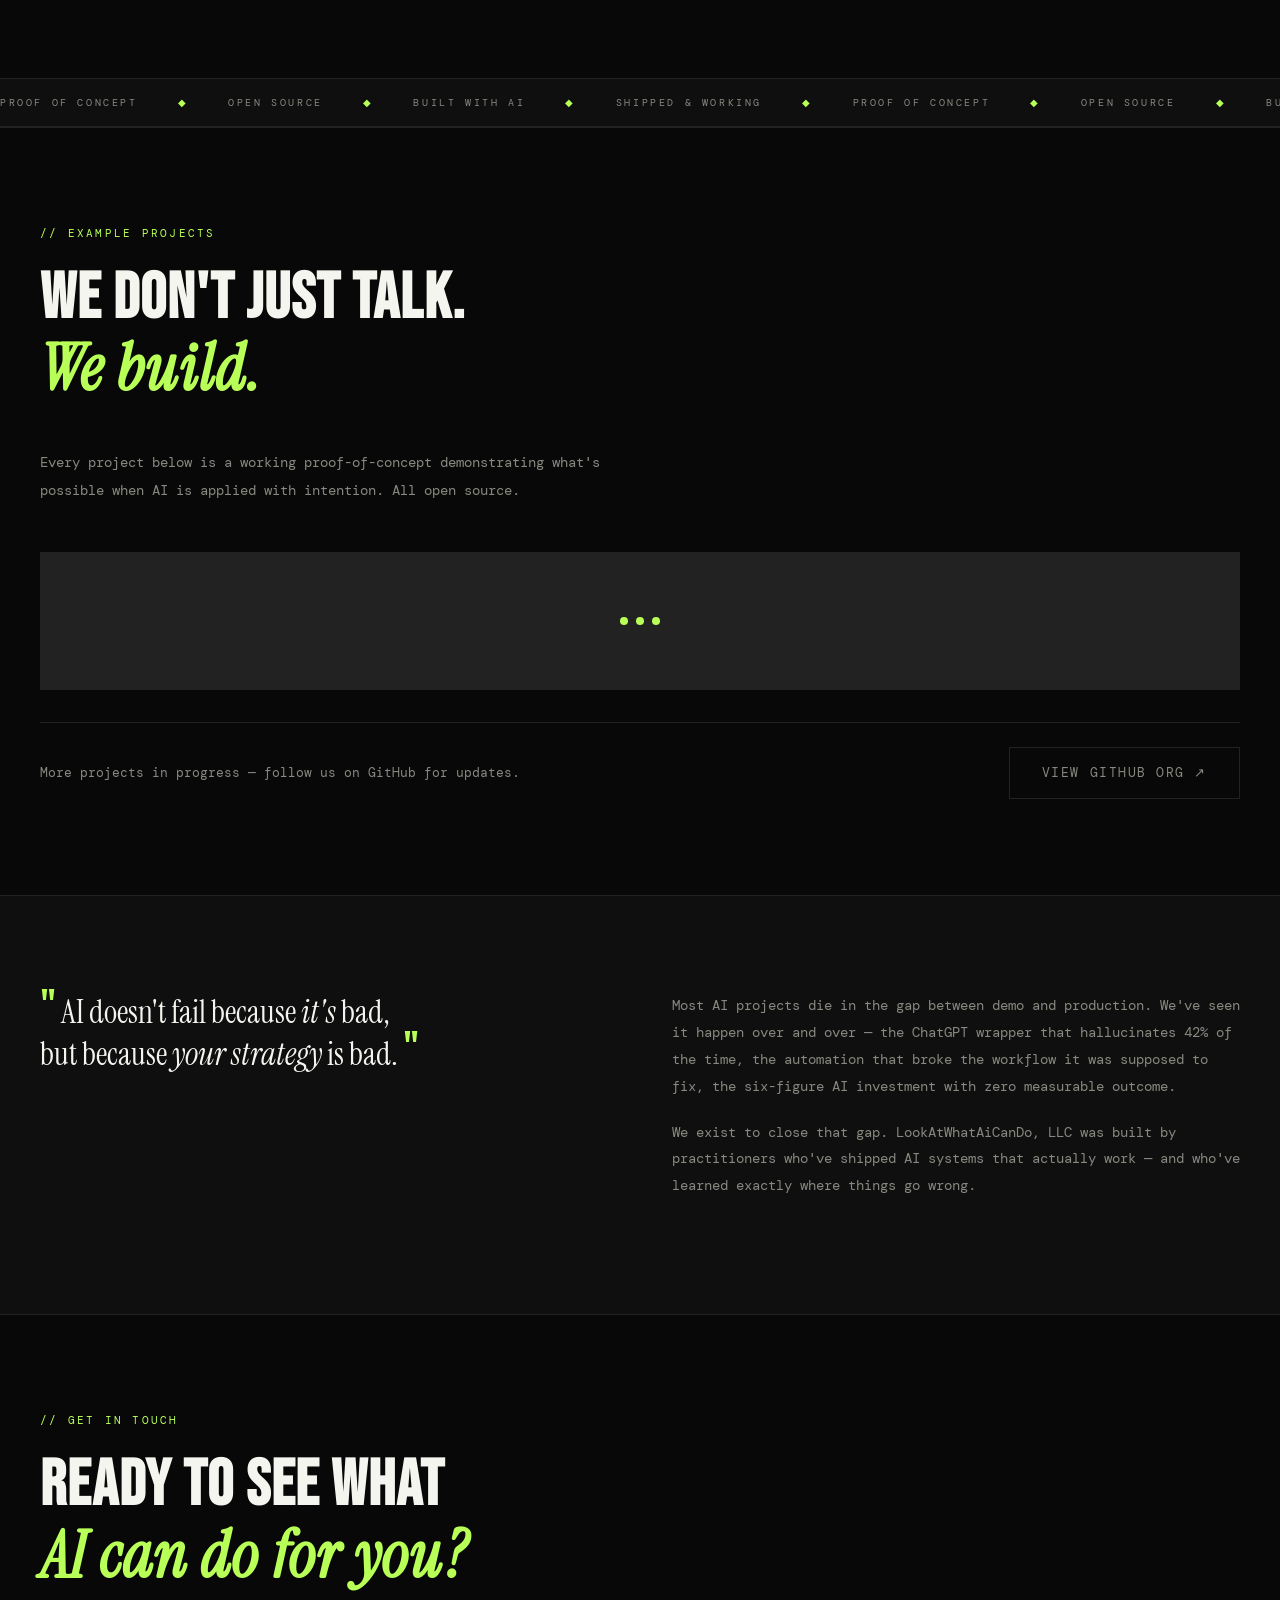
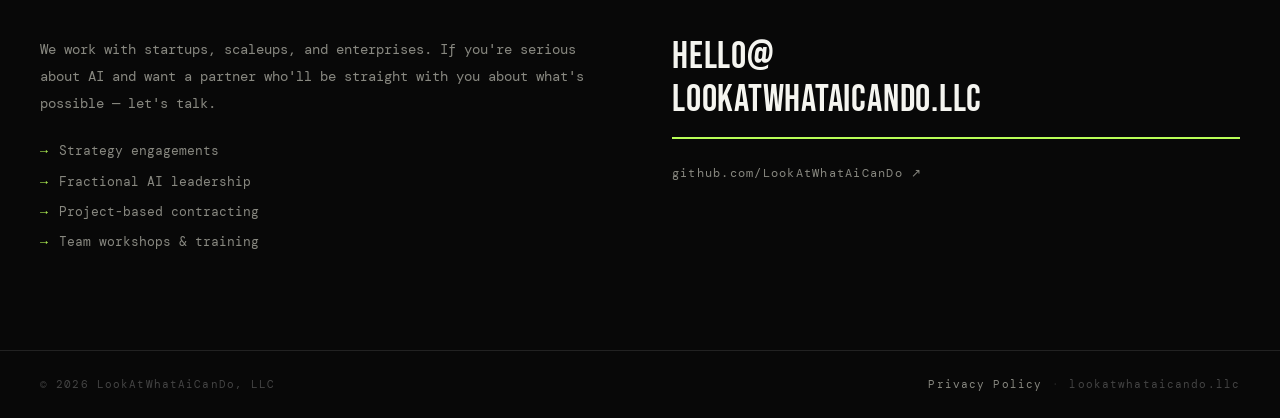
==== commit aa908872: "Add cookie consent banner, Privacy Policy page, and GDPR-compliant GA4 setup Agent-Logs-Url: https:/" ====
--- a/public/index.html
+++ b/public/index.html
@@ -11,14 +11,13 @@
   <link href="https://fonts.googleapis.com/css2?family=Bebas+Neue&family=DM+Mono:ital,wght@0,300;0,400;0,500;1,300&family=Instrument+Serif:ital@0;1&display=swap" rel="stylesheet" />
   <link rel="stylesheet" href="css/style.css" />
 
-  <!-- Google tag (gtag.js) -->
+  <!-- Google tag (gtag.js) — analytics_storage denied until user consents -->
   <script async src="https://www.googletagmanager.com/gtag/js?id=G-QNSWDZWZ74"></script>
   <script>
     window.dataLayer = window.dataLayer || [];
     function gtag(){dataLayer.push(arguments);}
     gtag('js', new Date());
-
-    gtag('config', 'G-QNSWDZWZ74');
+    gtag('consent', 'default', { 'analytics_storage': 'denied' });
   </script>
 </head>
 <body>
@@ -243,10 +242,25 @@
       © 2026 LookAtWhatAiCanDo, LLC
     </div>
     <div class="footer-right">
+      <a href="/privacy.html">Privacy Policy</a>
+      <span class="footer-sep">·</span>
       lookatwhataicando.llc
     </div>
   </footer>
 
+  <!-- COOKIE CONSENT BANNER -->
+  <div id="cookie-banner" class="cookie-banner" hidden aria-live="polite" role="region" aria-label="Cookie consent">
+    <p class="cookie-text">
+      We use <strong>Google Analytics</strong> to understand how visitors use this site. No advertising cookies are set.
+      <a href="/privacy.html">Privacy Policy</a>
+    </p>
+    <div class="cookie-actions">
+      <button id="cookie-decline" class="cookie-btn cookie-btn-decline">Decline</button>
+      <button id="cookie-accept" class="cookie-btn cookie-btn-accept">Accept</button>
+    </div>
+  </div>
+
+  <script src="js/consent.js"></script>
   <script src="js/app.js"></script>
 </body>
 </html>
--- a/public/css/style.css
+++ b/public/css/style.css
@@ -798,6 +798,96 @@
   color: var(--muted);
 }
 
+.footer-right {
+  display: flex;
+  align-items: center;
+  gap: 0.6rem;
+}
+
+.footer-sep {
+  color: var(--border);
+}
+
+.footer a {
+  color: var(--dim);
+  transition: color 0.2s;
+}
+
+.footer a:hover {
+  color: var(--accent);
+}
+
+/* =============================================
+   COOKIE CONSENT BANNER
+   ============================================= */
+.cookie-banner {
+  position: fixed;
+  bottom: 0;
+  left: 0;
+  right: 0;
+  z-index: 200;
+  display: flex;
+  align-items: center;
+  justify-content: space-between;
+  gap: 1.5rem;
+  padding: 1.25rem 2.5rem;
+  background: var(--dark);
+  border-top: 1px solid var(--border);
+  flex-wrap: wrap;
+}
+
+.cookie-banner[hidden] { display: none; }
+
+.cookie-text {
+  font-size: 0.78rem;
+  color: var(--dim);
+  line-height: 1.6;
+  flex: 1;
+  min-width: 0;
+}
+
+.cookie-text a {
+  color: var(--accent);
+  text-decoration: underline;
+  margin-left: 0.4rem;
+}
+
+.cookie-actions {
+  display: flex;
+  gap: 0.75rem;
+  flex-shrink: 0;
+}
+
+.cookie-btn {
+  font-family: var(--font-mono);
+  font-size: 0.72rem;
+  letter-spacing: 0.1em;
+  text-transform: uppercase;
+  padding: 0.55rem 1.25rem;
+  border: 1px solid var(--border);
+  background: transparent;
+  color: var(--dim);
+  cursor: pointer;
+  transition: color 0.2s, border-color 0.2s, background 0.2s;
+}
+
+.cookie-btn:hover {
+  color: var(--text);
+  border-color: var(--muted);
+}
+
+.cookie-btn-accept {
+  background: var(--accent);
+  color: var(--black);
+  border-color: var(--accent);
+}
+
+.cookie-btn-accept:hover {
+  background: var(--white);
+  border-color: var(--white);
+  color: var(--black);
+}
+
 /* =============================================
    ANIMATIONS
    ============================================= */
@@ -878,8 +968,24 @@
     text-align: center;
   }
 
+  .footer-right {
+    justify-content: center;
+  }
+
   .projects-footer {
     flex-direction: column;
     align-items: flex-start;
   }
-}
+
+  .cookie-banner {
+    padding: 1.25rem 1.5rem;
+    flex-direction: column;
+    align-items: flex-start;
+    gap: 1rem;
+  }
+
+  .cookie-actions {
+    width: 100%;
+    justify-content: flex-end;
+  }
+}
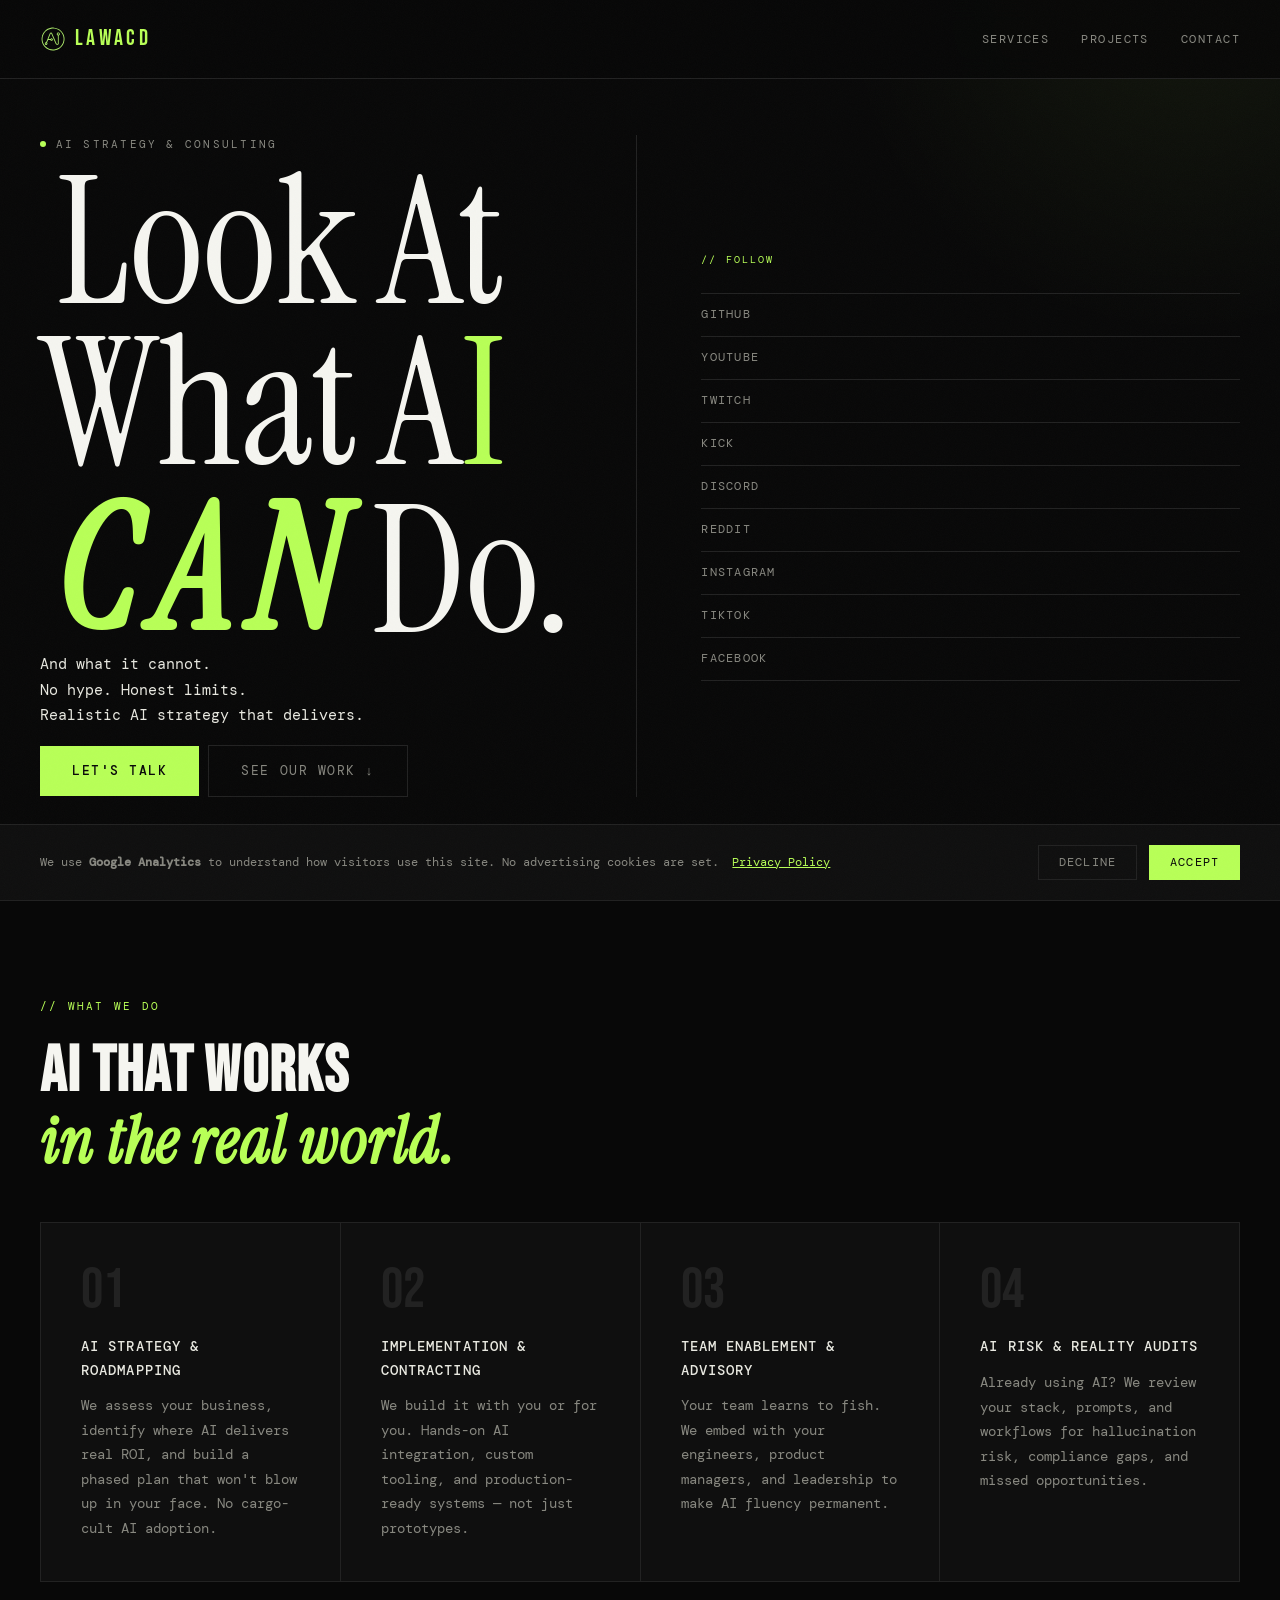
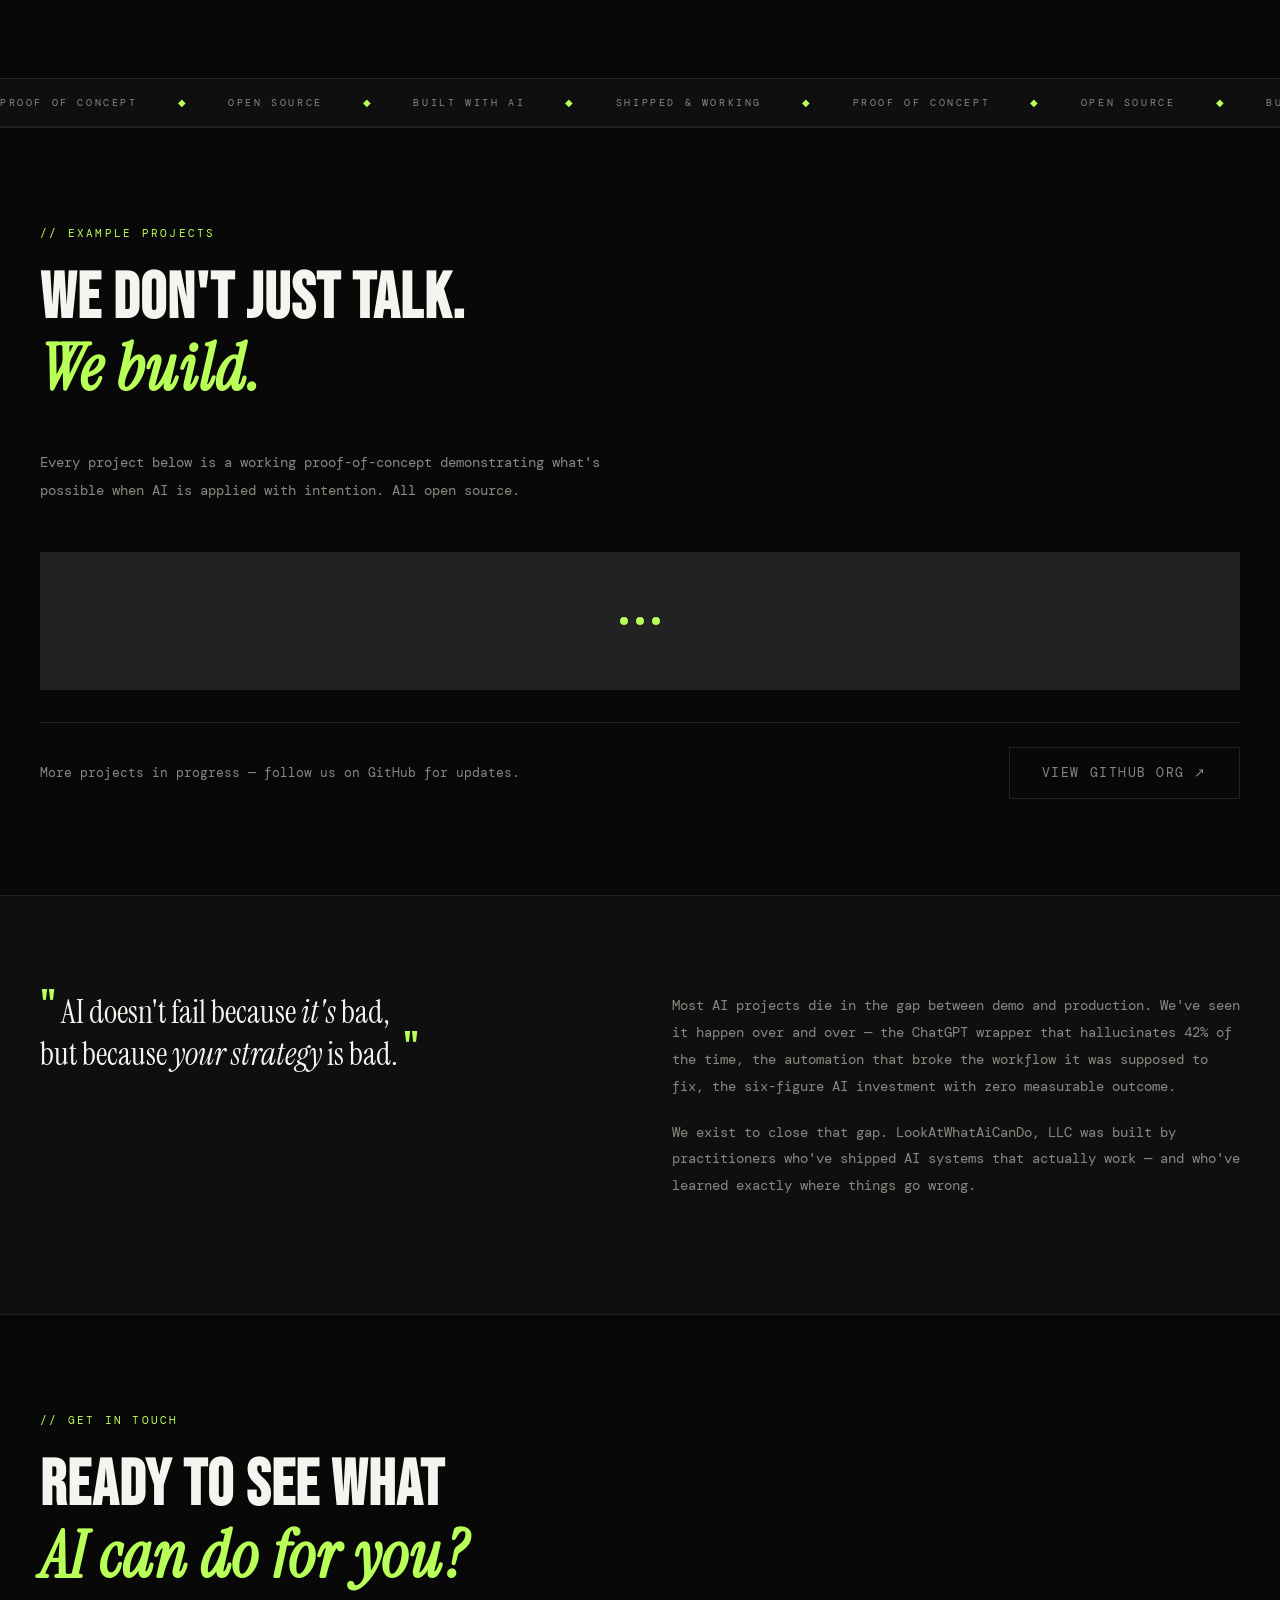
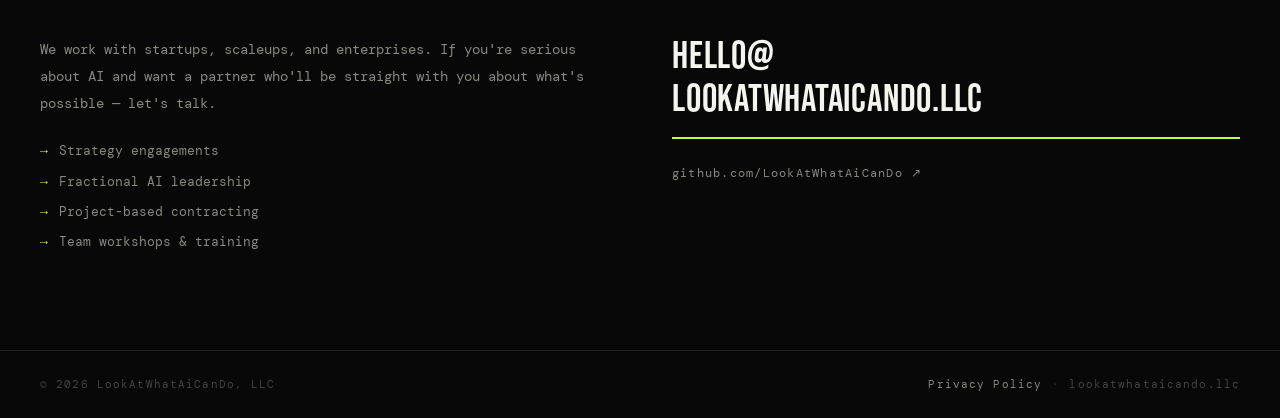
==== commit 7a903821: "Self-host fonts: eliminate Google Fonts CDN requests for GDPR compliance Agent-Logs-Url: https://git" ====
--- a/public/index.html
+++ b/public/index.html
@@ -6,9 +6,6 @@
   <title>LookAtWhatAiCanDo — AI Consulting & Strategy</title>
   <meta name="description" content="We contract, consult, and advise on how to properly use AI to achieve realistic, successful results. No hype. Just outcomes." />
   <link rel="icon" type="image/svg+xml" href="/favicon.svg" />
-  <link rel="preconnect" href="https://fonts.googleapis.com" />
-  <link rel="preconnect" href="https://fonts.gstatic.com" crossorigin />
-  <link href="https://fonts.googleapis.com/css2?family=Bebas+Neue&family=DM+Mono:ital,wght@0,300;0,400;0,500;1,300&family=Instrument+Serif:ital@0;1&display=swap" rel="stylesheet" />
   <link rel="stylesheet" href="css/style.css" />
 
   <!-- Google tag (gtag.js) — analytics_storage denied until user consents -->
--- a/public/css/style.css
+++ b/public/css/style.css
@@ -2,6 +2,63 @@
    LOOKATWHATAICANDO — SITE STYLES
    Aesthetic: Terminal-editorial. Dark. Electric.
    ============================================= */
+
+/* SELF-HOSTED FONTS */
+@font-face {
+  font-family: 'Bebas Neue';
+  src: url('../fonts/BebasNeue-Regular.woff2') format('woff2');
+  font-weight: 400;
+  font-style: normal;
+  font-display: swap;
+}
+
+@font-face {
+  font-family: 'DM Mono';
+  src: url('../fonts/DMMono-Light.woff2') format('woff2');
+  font-weight: 300;
+  font-style: normal;
+  font-display: swap;
+}
+
+@font-face {
+  font-family: 'DM Mono';
+  src: url('../fonts/DMMono-LightItalic.woff2') format('woff2');
+  font-weight: 300;
+  font-style: italic;
+  font-display: swap;
+}
+
+@font-face {
+  font-family: 'DM Mono';
+  src: url('../fonts/DMMono-Regular.woff2') format('woff2');
+  font-weight: 400;
+  font-style: normal;
+  font-display: swap;
+}
+
+@font-face {
+  font-family: 'DM Mono';
+  src: url('../fonts/DMMono-Medium.woff2') format('woff2');
+  font-weight: 500;
+  font-style: normal;
+  font-display: swap;
+}
+
+@font-face {
+  font-family: 'Instrument Serif';
+  src: url('../fonts/InstrumentSerif-Regular.woff2') format('woff2');
+  font-weight: 400;
+  font-style: normal;
+  font-display: swap;
+}
+
+@font-face {
+  font-family: 'Instrument Serif';
+  src: url('../fonts/InstrumentSerif-Italic.woff2') format('woff2');
+  font-weight: 400;
+  font-style: italic;
+  font-display: swap;
+}
 
 :root {
   --black: #080808;
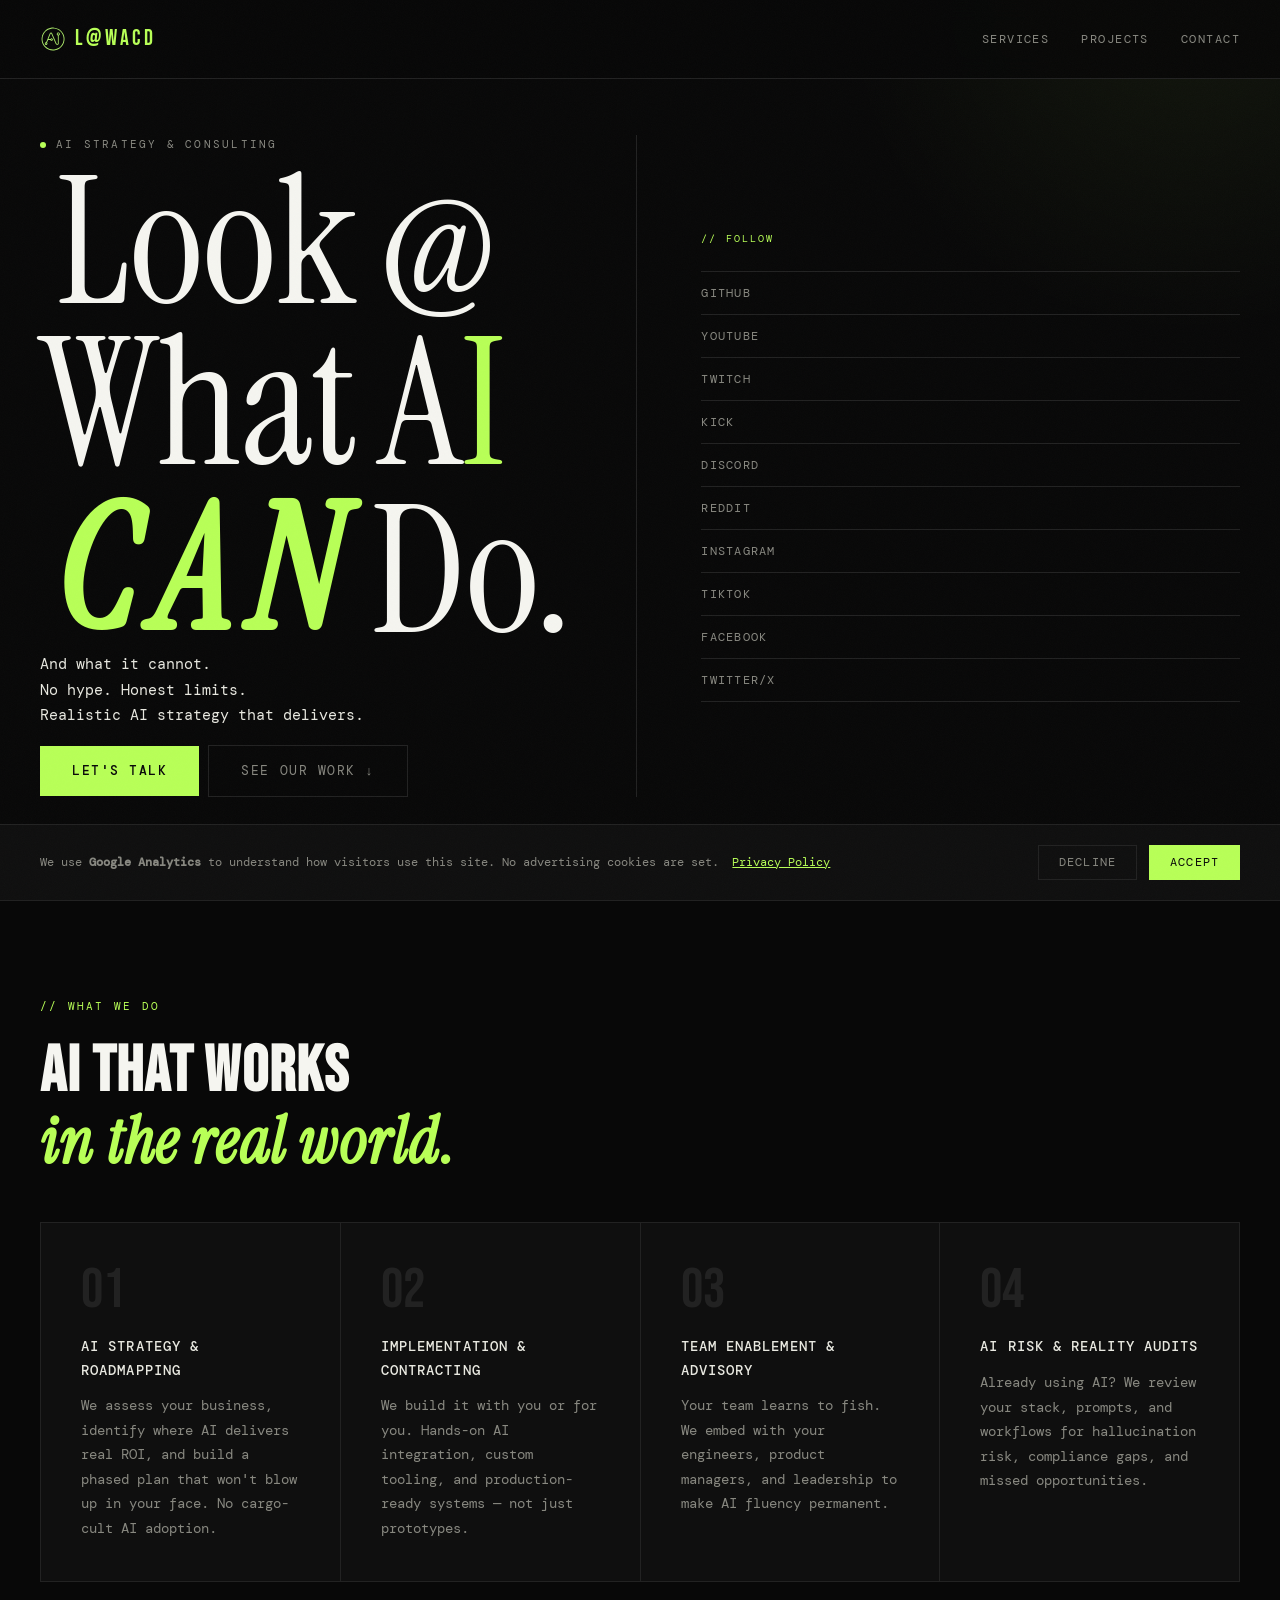
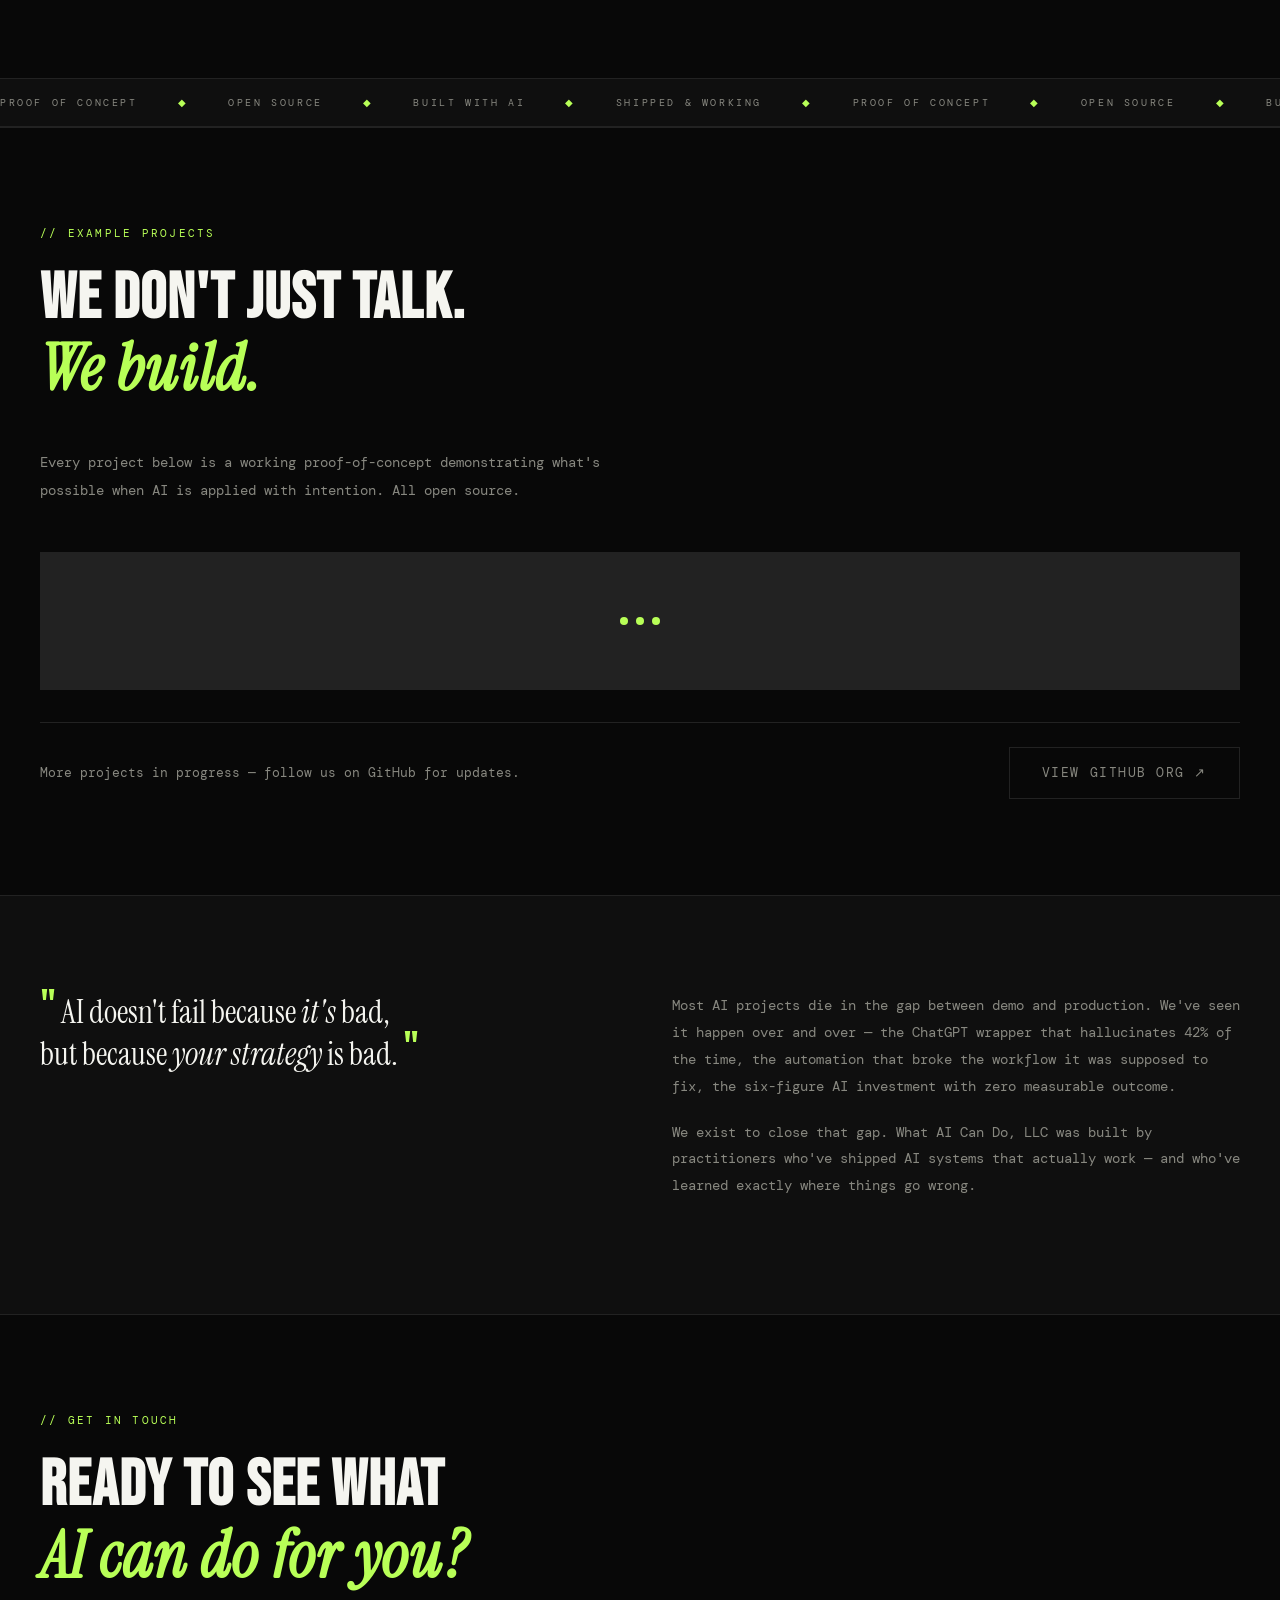
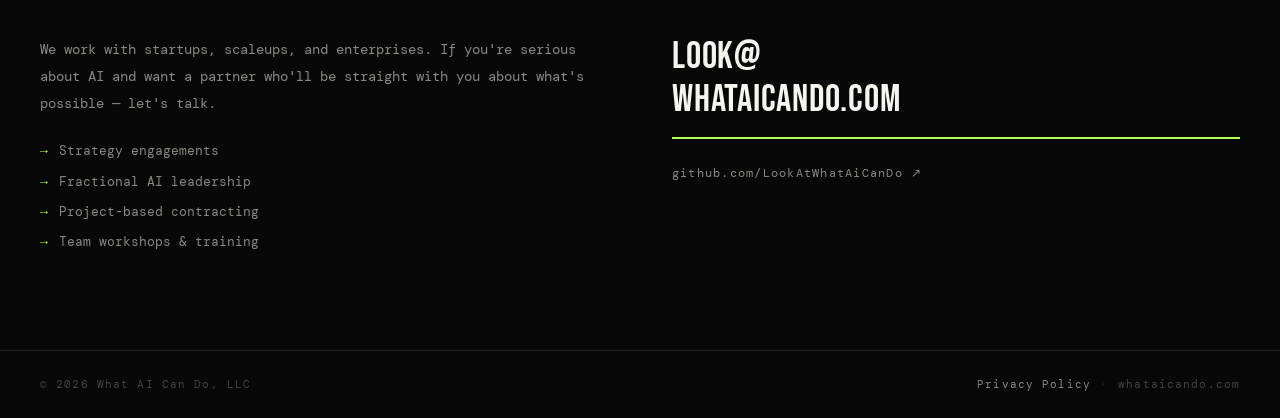
==== commit adc4cc78: "refactor: update brand styling and privacy policy for What AI Can Do rebrand - Update hero title on " ====
--- a/public/index.html
+++ b/public/index.html
@@ -3,9 +3,12 @@
 <head>
   <meta charset="UTF-8" />
   <meta name="viewport" content="width=device-width, initial-scale=1.0" />
-  <title>LookAtWhatAiCanDo — AI Consulting & Strategy</title>
+  <title>Look@WhatAiCanDo — AI Consulting & Strategy</title>
   <meta name="description" content="We contract, consult, and advise on how to properly use AI to achieve realistic, successful results. No hype. Just outcomes." />
   <link rel="icon" type="image/svg+xml" href="/favicon.svg" />
+  <link rel="preconnect" href="https://fonts.googleapis.com" />
+  <link rel="preconnect" href="https://fonts.gstatic.com" crossorigin />
+  <link href="https://fonts.googleapis.com/css2?family=Bebas+Neue&family=DM+Mono:ital,wght@0,300;0,400;0,500;1,300&family=Instrument+Serif:ital@0;1&display=swap" rel="stylesheet" />
   <link rel="stylesheet" href="css/style.css" />
 
   <!-- Google tag (gtag.js) — analytics_storage denied until user consents -->
@@ -24,7 +27,7 @@
 
   <!-- NAV -->
   <nav class="nav">
-    <div class="nav-logo"><a href="."><img src="favicon.svg" class="nav-logo-img" alt="">LAWACD</a></div>
+    <div class="nav-logo"><a href="."><img src="favicon.svg" class="nav-logo-img" alt="">L@WACD</a></div>
     <div class="nav-links">
       <a href="#services">Services</a>
       <a href="#projects">Projects</a>
@@ -42,7 +45,7 @@
         </div>
         <div class="hero-title">
           <span class="grid-cell left row-1 line-normal">Look</span>
-          <span class="grid-cell right row-1 line-normal">At</span>
+          <span class="grid-cell right row-1 line-normal">@</span>
           <span class="grid-cell left row-2 line-normal">What</span>
           <span class="grid-cell right row-2 ai-italic"><span class="ai-text"><span class="line-normal">A</span><span class="ai">I</span></span><img src="favicon.svg" class="hero-ai-img" alt="AI"></span>
           <span class="grid-cell left row-3 can-cell">
@@ -95,6 +98,9 @@
           <a href="https://facebook.com/LookAtWhatAiCanDo" class="social-link" target="_blank" rel="noopener">
             <span class="social-name">Facebook</span><span class="social-arrow">↗</span>
           </a>
+          <a href="https://x.com/WhatAiCanDo" class="social-link" target="_blank" rel="noopener">
+            <span class="social-name">Twitter/X</span><span class="social-arrow">↗</span>
+          </a>
         </nav>
       </aside>
     </div>
@@ -202,7 +208,7 @@
       </div>
       <div class="philosophy-body">
         <p>Most AI projects die in the gap between demo and production. We've seen it happen over and over — the ChatGPT wrapper that hallucinates 42% of the time, the automation that broke the workflow it was supposed to fix, the six-figure AI investment with zero measurable outcome.</p>
-        <p>We exist to close that gap. LookAtWhatAiCanDo, LLC was built by practitioners who've shipped AI systems that actually work — and who've learned exactly where things go wrong.</p>
+        <p>We exist to close that gap. What AI Can Do, LLC was built by practitioners who've shipped AI systems that actually work — and who've learned exactly where things go wrong.</p>
       </div>
     </div>
   </section>
@@ -222,9 +228,9 @@
         </ul>
       </div>
       <div class="contact-right">
-        <a href="mailto:hello@lookatwhataicando.llc" class="contact-email">
-          <span class="email-line">hello@</span>
-          <span class="email-line">lookatwhataicando.llc</span>
+        <a href="mailto:look@whataicando.com" class="contact-email">
+          <span class="email-line">look@</span>
+          <span class="email-line">whataicando.com</span>
         </a>
         <a href="https://github.com/LookAtWhatAiCanDo" target="_blank" rel="noopener" class="contact-github">
           github.com/LookAtWhatAiCanDo ↗
@@ -236,12 +242,12 @@
   <!-- FOOTER -->
   <footer class="footer">
     <div class="footer-left">
-      © 2026 LookAtWhatAiCanDo, LLC
+      © 2026 What AI Can Do, LLC
     </div>
     <div class="footer-right">
       <a href="/privacy.html">Privacy Policy</a>
       <span class="footer-sep">·</span>
-      lookatwhataicando.llc
+      whataicando.com
     </div>
   </footer>
 
@@ -252,8 +258,8 @@
       <a href="/privacy.html">Privacy Policy</a>
     </p>
     <div class="cookie-actions">
-      <button id="cookie-decline" class="cookie-btn cookie-btn-decline">Decline</button>
-      <button id="cookie-accept" class="cookie-btn cookie-btn-accept">Accept</button>
+      <button type="button" id="cookie-decline" class="cookie-btn cookie-btn-decline">Decline</button>
+      <button type="button" id="cookie-accept" class="cookie-btn cookie-btn-accept">Accept</button>
     </div>
   </div>
 
--- a/public/css/style.css
+++ b/public/css/style.css
@@ -2,63 +2,6 @@
    LOOKATWHATAICANDO — SITE STYLES
    Aesthetic: Terminal-editorial. Dark. Electric.
    ============================================= */
-
-/* SELF-HOSTED FONTS */
-@font-face {
-  font-family: 'Bebas Neue';
-  src: url('../fonts/BebasNeue-Regular.woff2') format('woff2');
-  font-weight: 400;
-  font-style: normal;
-  font-display: swap;
-}
-
-@font-face {
-  font-family: 'DM Mono';
-  src: url('../fonts/DMMono-Light.woff2') format('woff2');
-  font-weight: 300;
-  font-style: normal;
-  font-display: swap;
-}
-
-@font-face {
-  font-family: 'DM Mono';
-  src: url('../fonts/DMMono-LightItalic.woff2') format('woff2');
-  font-weight: 300;
-  font-style: italic;
-  font-display: swap;
-}
-
-@font-face {
-  font-family: 'DM Mono';
-  src: url('../fonts/DMMono-Regular.woff2') format('woff2');
-  font-weight: 400;
-  font-style: normal;
-  font-display: swap;
-}
-
-@font-face {
-  font-family: 'DM Mono';
-  src: url('../fonts/DMMono-Medium.woff2') format('woff2');
-  font-weight: 500;
-  font-style: normal;
-  font-display: swap;
-}
-
-@font-face {
-  font-family: 'Instrument Serif';
-  src: url('../fonts/InstrumentSerif-Regular.woff2') format('woff2');
-  font-weight: 400;
-  font-style: normal;
-  font-display: swap;
-}
-
-@font-face {
-  font-family: 'Instrument Serif';
-  src: url('../fonts/InstrumentSerif-Italic.woff2') format('woff2');
-  font-weight: 400;
-  font-style: italic;
-  font-display: swap;
-}
 
 :root {
   --black: #080808;
@@ -946,6 +889,92 @@
 }
 
 /* =============================================
+   PRIVACY POLICY PAGE
+   ============================================= */
+.policy-wrap {
+  max-width: 760px;
+  margin: 0 auto;
+  padding: 7rem 2.5rem 6rem;
+}
+
+.policy-wrap h1 {
+  font-family: var(--font-display);
+  font-size: clamp(3rem, 6vw, 5.5rem);
+  line-height: 1;
+  color: var(--white);
+  letter-spacing: 0.02em;
+  margin-bottom: 0.5rem;
+}
+
+.policy-effective {
+  font-size: 0.72rem;
+  letter-spacing: 0.15em;
+  text-transform: uppercase;
+  color: var(--dim);
+  margin-bottom: 3.5rem;
+}
+
+.policy-section {
+  margin-bottom: 2.5rem;
+  border-top: 1px solid var(--border);
+  padding-top: 2rem;
+}
+
+.policy-section h2 {
+  font-family: var(--font-mono);
+  font-size: 0.75rem;
+  font-weight: 500;
+  letter-spacing: 0.2em;
+  text-transform: uppercase;
+  color: var(--accent);
+  margin-bottom: 1rem;
+}
+
+.policy-section p,
+.policy-section li {
+  font-size: 0.88rem;
+  color: var(--dim);
+  line-height: 1.9;
+  margin-bottom: 0.8rem;
+}
+
+.policy-section ul {
+  list-style: none;
+  padding: 0;
+}
+
+.policy-section ul li::before {
+  content: '→ ';
+  color: var(--accent);
+}
+
+.policy-section a {
+  color: var(--accent);
+  text-decoration: underline;
+}
+
+.policy-section a:hover {
+  color: var(--white);
+}
+
+.policy-back {
+  display: inline-block;
+  font-size: 0.75rem;
+  letter-spacing: 0.12em;
+  text-transform: uppercase;
+  color: var(--dim);
+  border-bottom: 1px solid var(--border);
+  padding-bottom: 0.2rem;
+  margin-bottom: 3rem;
+  transition: color 0.2s, border-color 0.2s;
+}
+
+.policy-back:hover {
+  color: var(--accent);
+  border-color: var(--accent);
+}
+
+/* =============================================
    ANIMATIONS
    ============================================= */
 @keyframes fadeUp {
@@ -1045,4 +1074,8 @@
     width: 100%;
     justify-content: flex-end;
   }
-}
+
+  .policy-wrap {
+    padding: 6rem 1.5rem 4rem;
+  }
+}
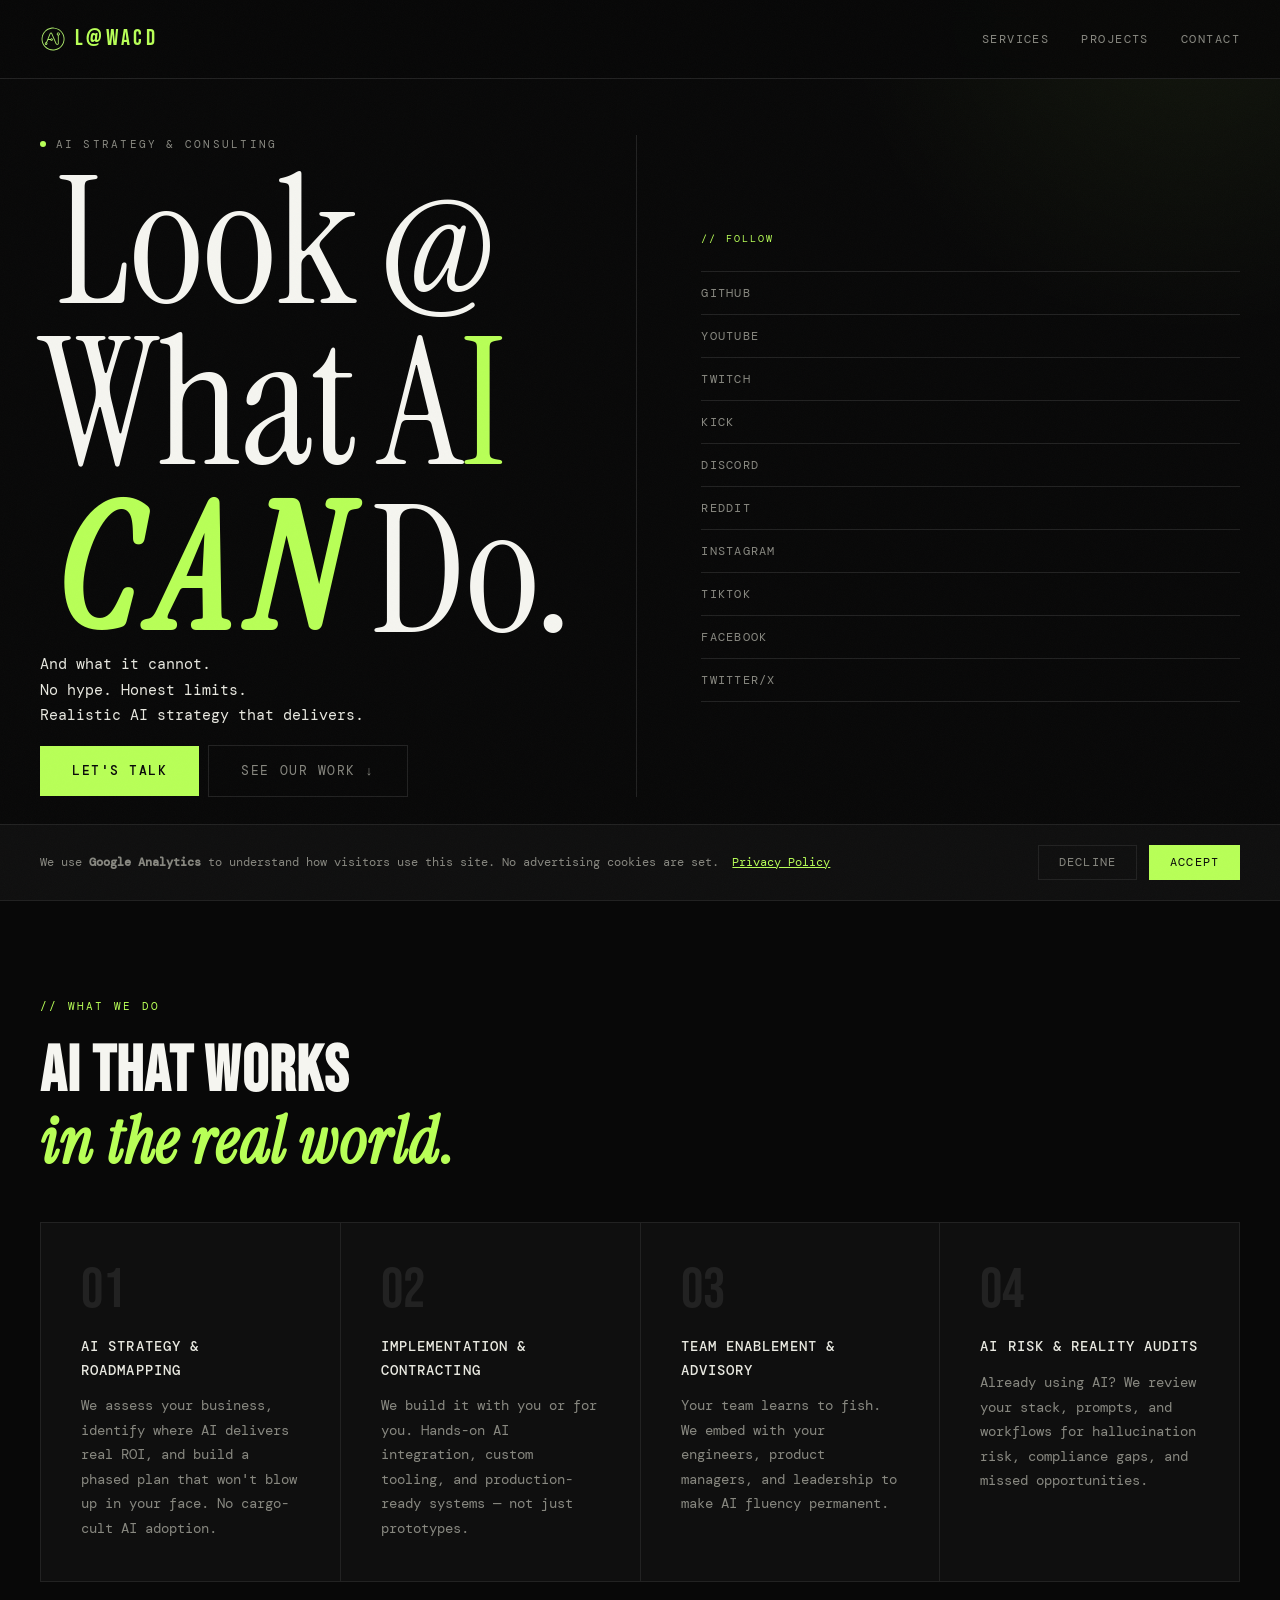
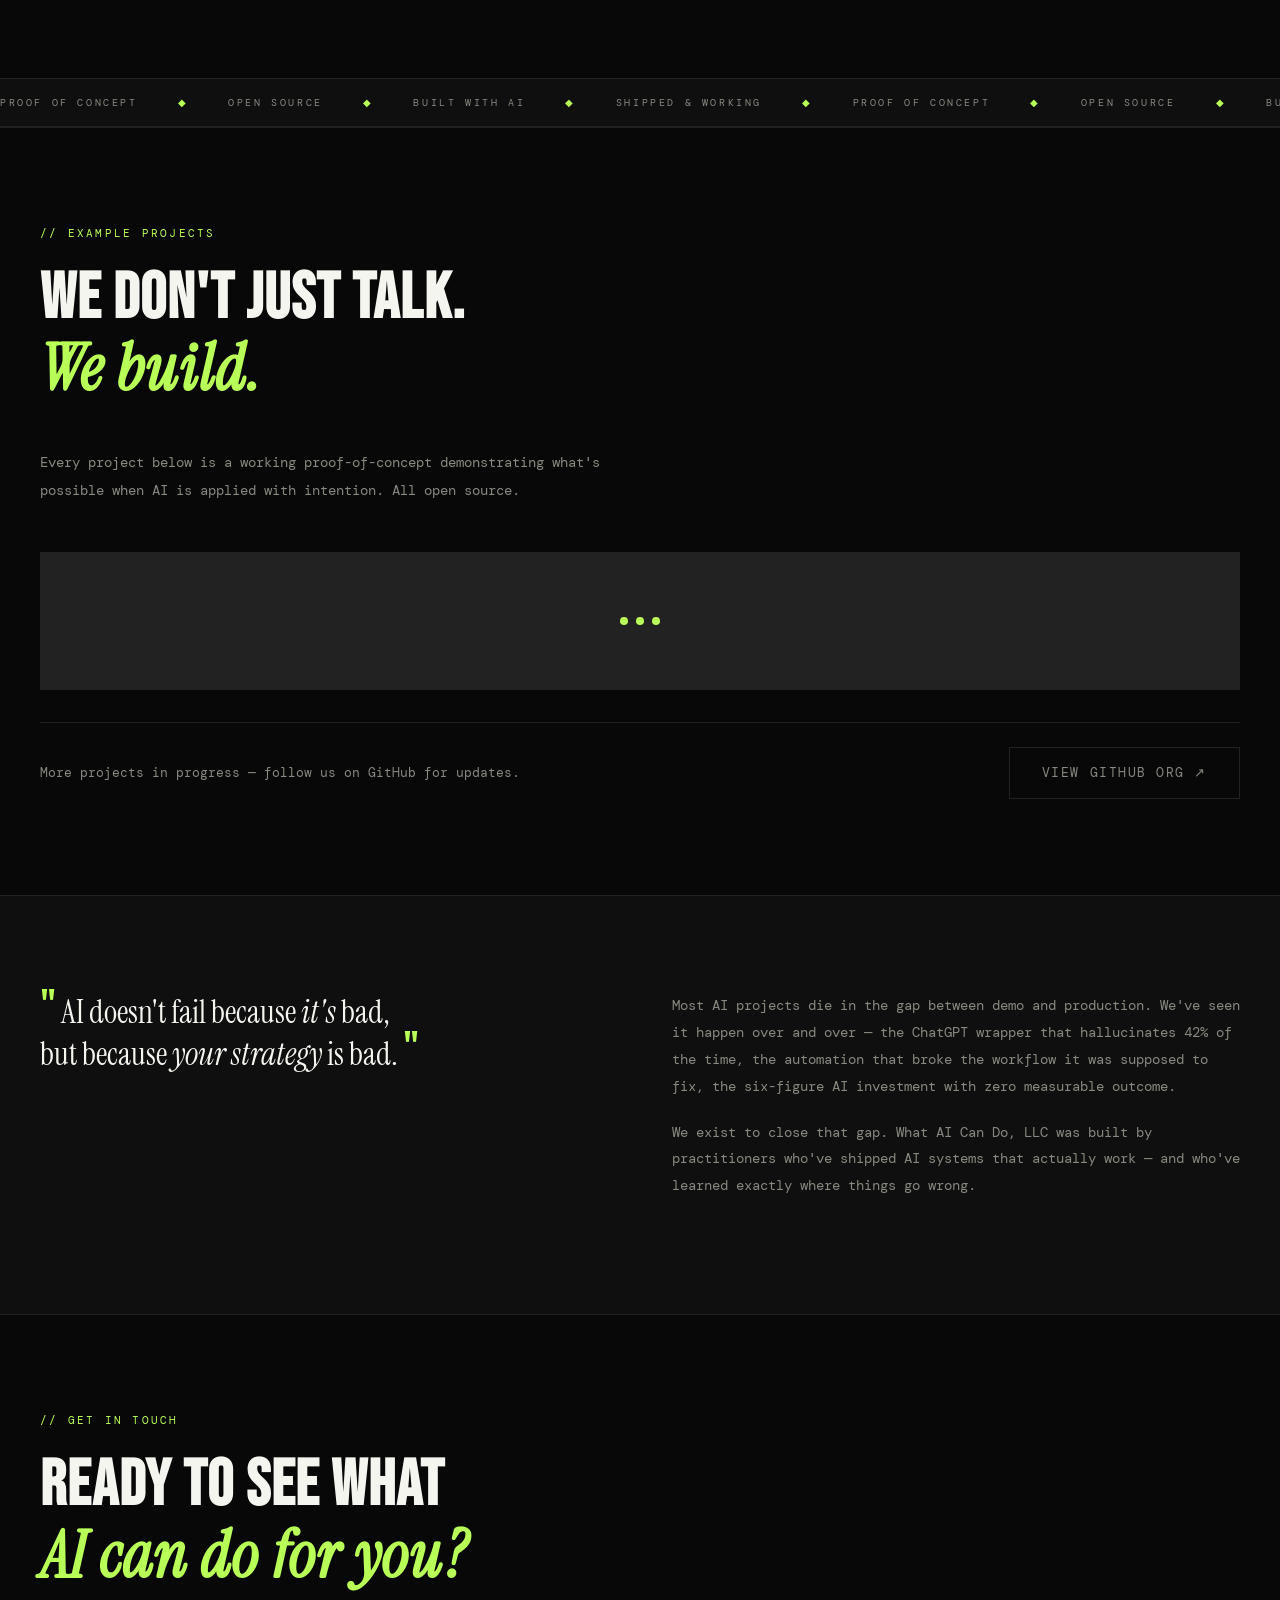
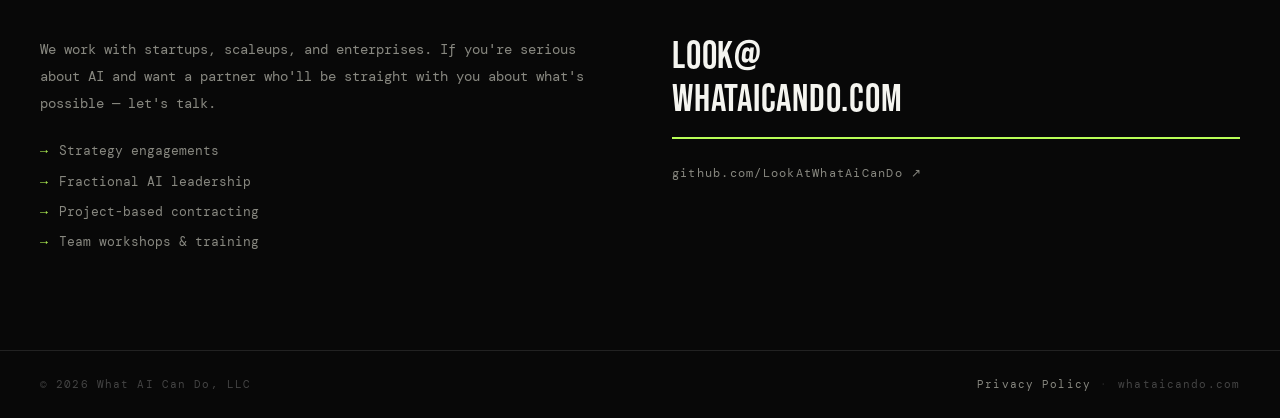
==== commit 6d55543d: "Merge 7a90382104cd2ccd95ae09858a4f13f15bb3aa53 into adc4cc78e6c663aeed32951cffdea36e3aa15be0" ====
--- a/public/index.html
+++ b/public/index.html
@@ -6,9 +6,6 @@
   <title>Look@WhatAiCanDo — AI Consulting & Strategy</title>
   <meta name="description" content="We contract, consult, and advise on how to properly use AI to achieve realistic, successful results. No hype. Just outcomes." />
   <link rel="icon" type="image/svg+xml" href="/favicon.svg" />
-  <link rel="preconnect" href="https://fonts.googleapis.com" />
-  <link rel="preconnect" href="https://fonts.gstatic.com" crossorigin />
-  <link href="https://fonts.googleapis.com/css2?family=Bebas+Neue&family=DM+Mono:ital,wght@0,300;0,400;0,500;1,300&family=Instrument+Serif:ital@0;1&display=swap" rel="stylesheet" />
   <link rel="stylesheet" href="css/style.css" />
 
   <!-- Google tag (gtag.js) — analytics_storage denied until user consents -->
--- a/public/css/style.css
+++ b/public/css/style.css
@@ -2,6 +2,63 @@
    LOOKATWHATAICANDO — SITE STYLES
    Aesthetic: Terminal-editorial. Dark. Electric.
    ============================================= */
+
+/* SELF-HOSTED FONTS */
+@font-face {
+  font-family: 'Bebas Neue';
+  src: url('../fonts/BebasNeue-Regular.woff2') format('woff2');
+  font-weight: 400;
+  font-style: normal;
+  font-display: swap;
+}
+
+@font-face {
+  font-family: 'DM Mono';
+  src: url('../fonts/DMMono-Light.woff2') format('woff2');
+  font-weight: 300;
+  font-style: normal;
+  font-display: swap;
+}
+
+@font-face {
+  font-family: 'DM Mono';
+  src: url('../fonts/DMMono-LightItalic.woff2') format('woff2');
+  font-weight: 300;
+  font-style: italic;
+  font-display: swap;
+}
+
+@font-face {
+  font-family: 'DM Mono';
+  src: url('../fonts/DMMono-Regular.woff2') format('woff2');
+  font-weight: 400;
+  font-style: normal;
+  font-display: swap;
+}
+
+@font-face {
+  font-family: 'DM Mono';
+  src: url('../fonts/DMMono-Medium.woff2') format('woff2');
+  font-weight: 500;
+  font-style: normal;
+  font-display: swap;
+}
+
+@font-face {
+  font-family: 'Instrument Serif';
+  src: url('../fonts/InstrumentSerif-Regular.woff2') format('woff2');
+  font-weight: 400;
+  font-style: normal;
+  font-display: swap;
+}
+
+@font-face {
+  font-family: 'Instrument Serif';
+  src: url('../fonts/InstrumentSerif-Italic.woff2') format('woff2');
+  font-weight: 400;
+  font-style: italic;
+  font-display: swap;
+}
 
 :root {
   --black: #080808;
